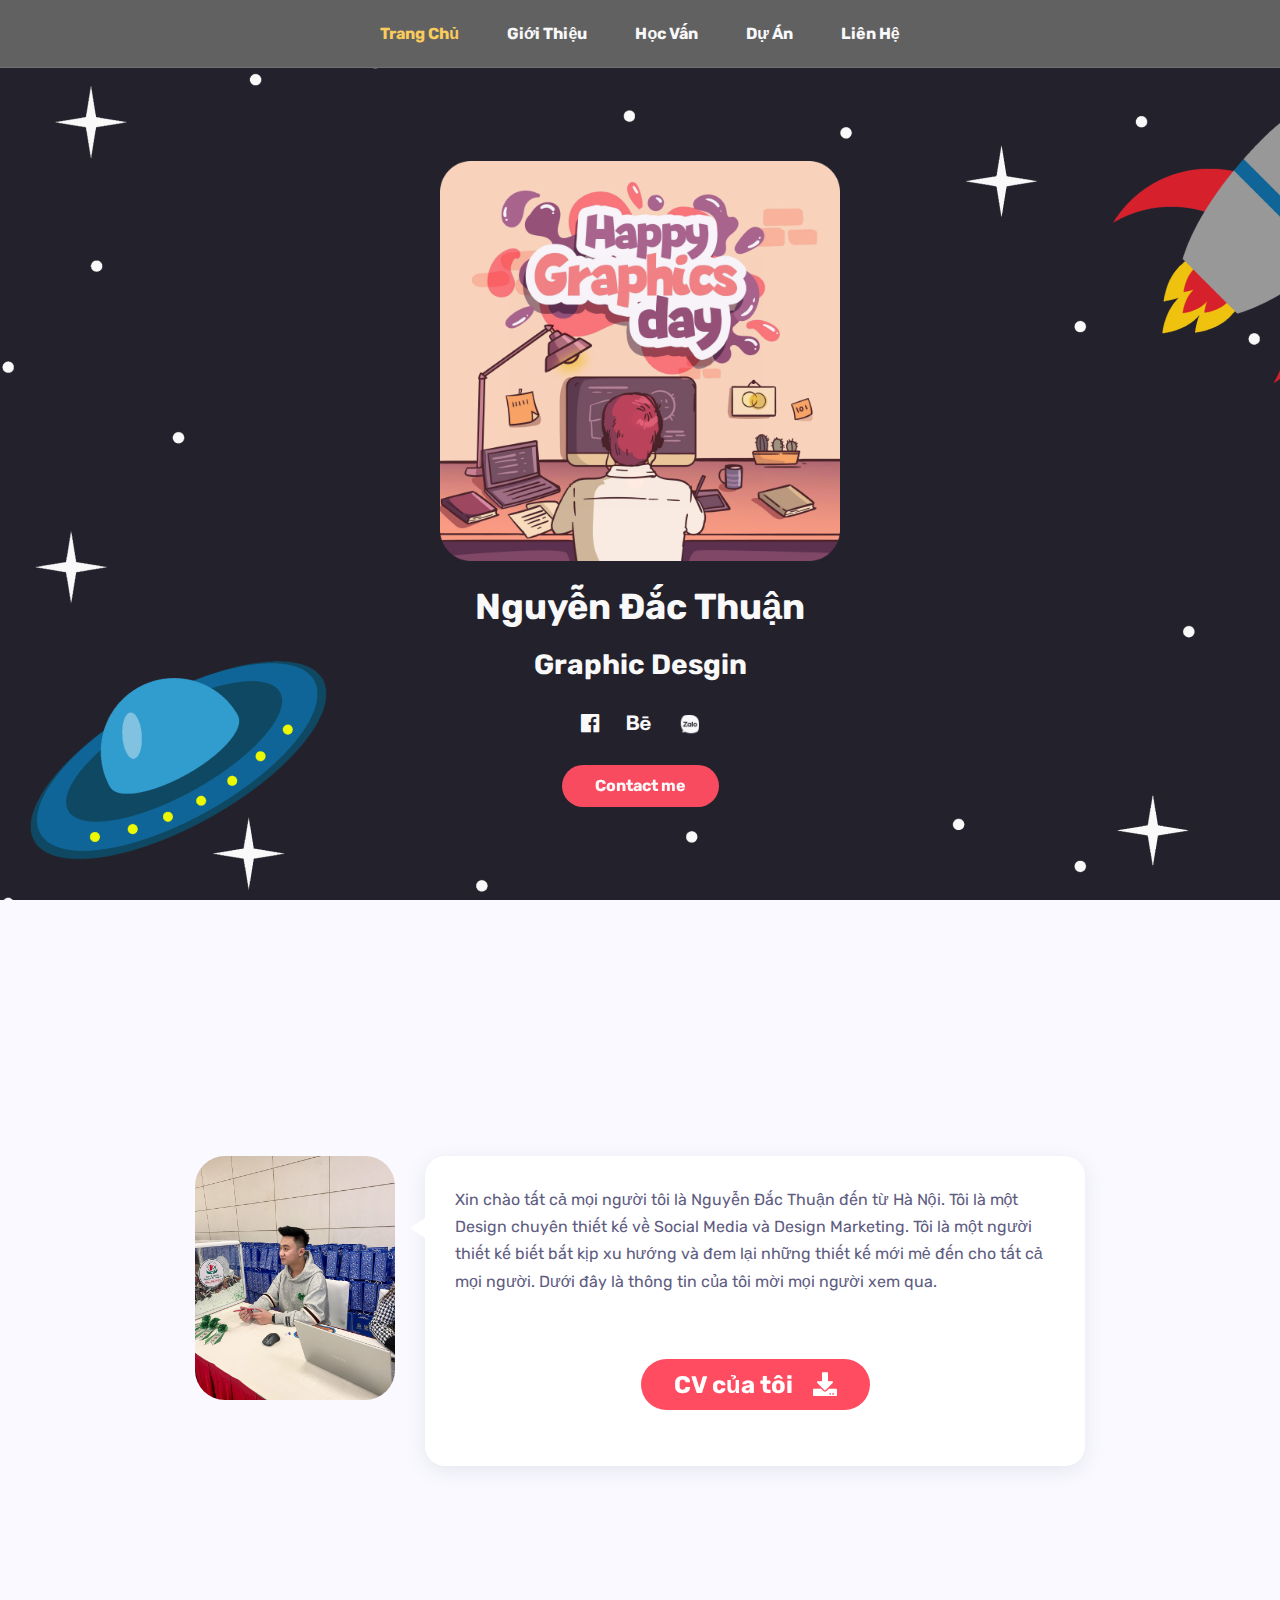
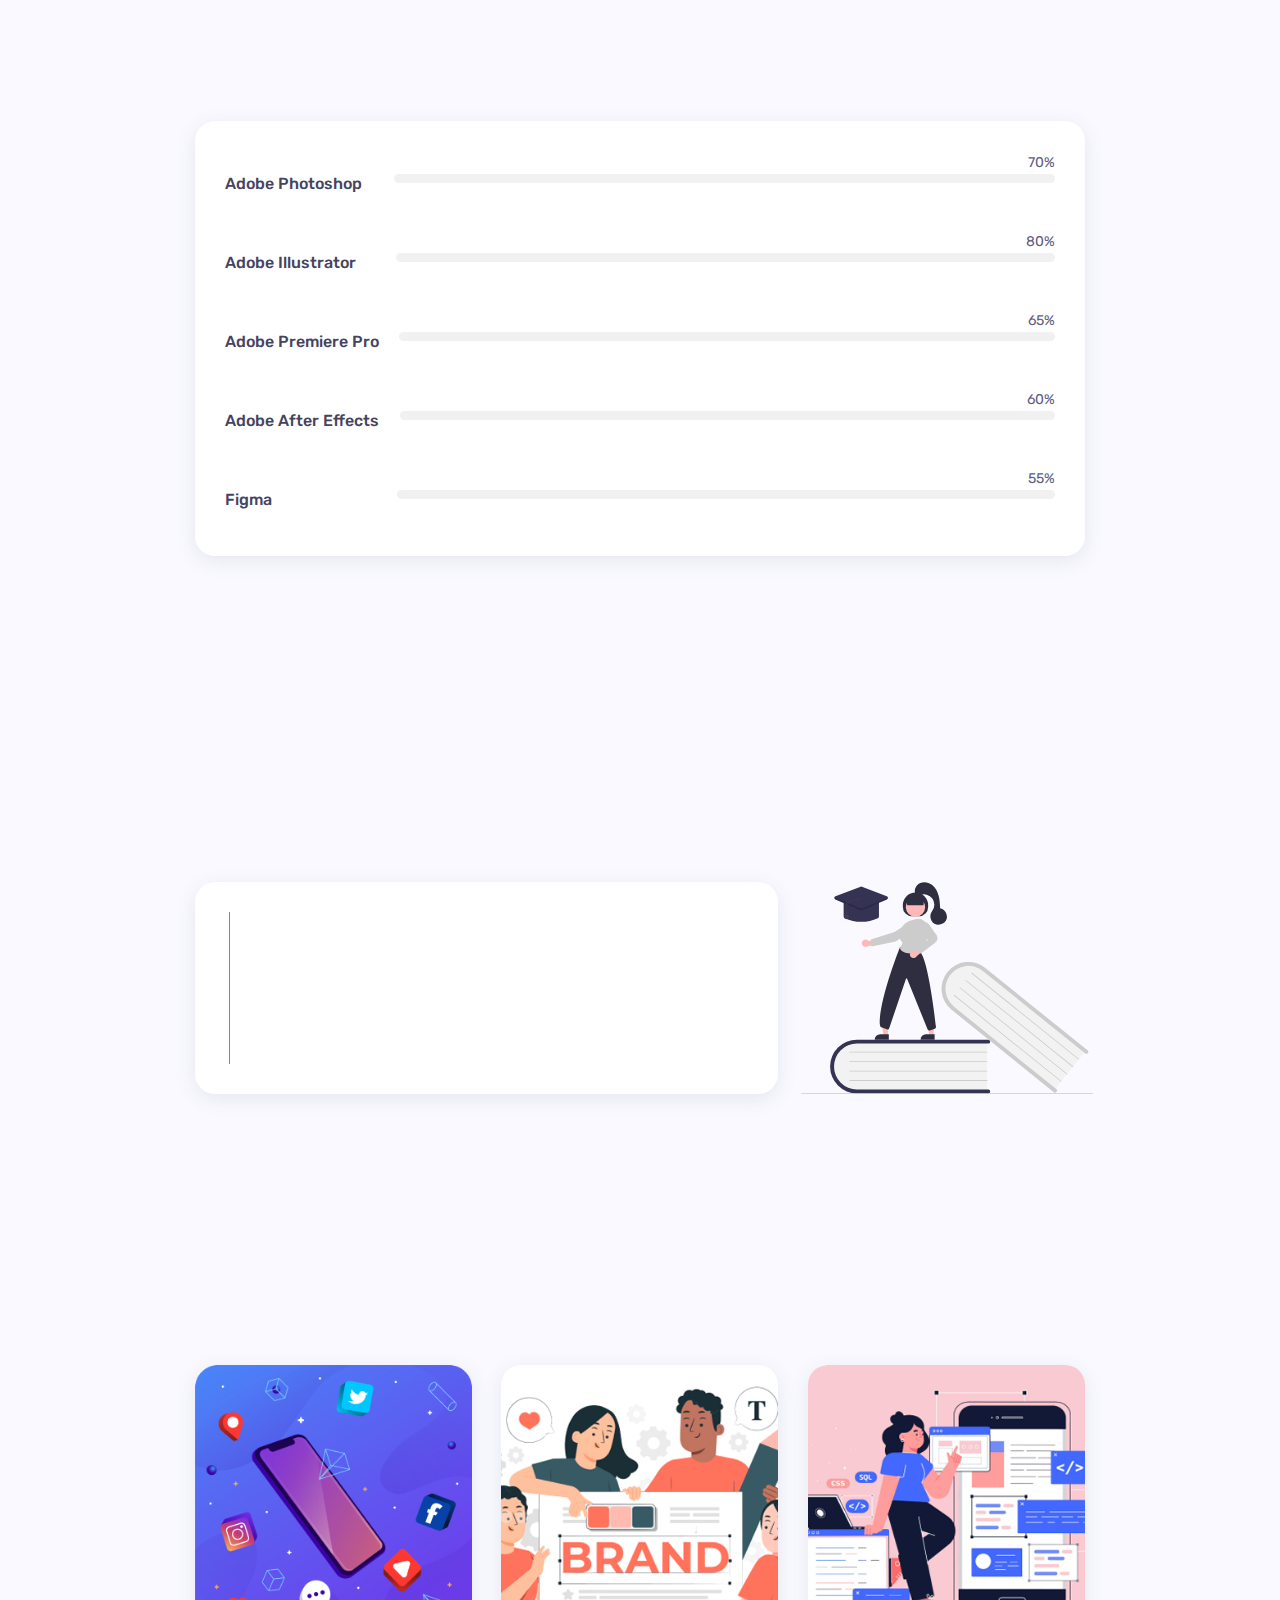
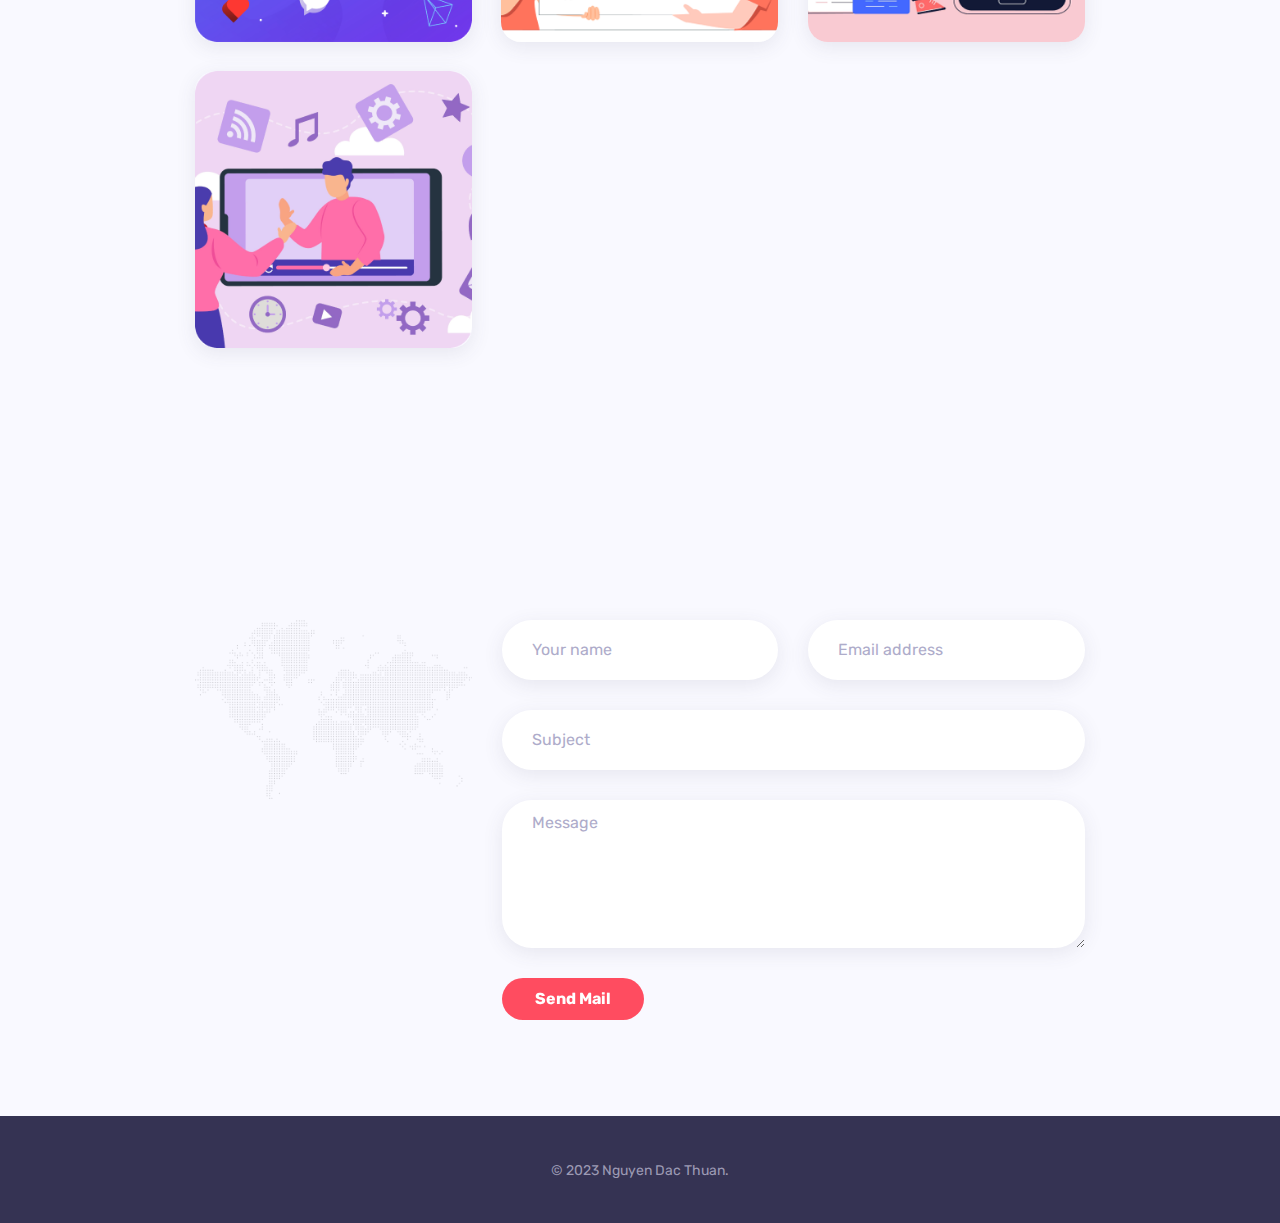
==== index.html @ d59ead42 "ok" ====
<!DOCTYPE html>
<html lang="en-US">
	<head>
		<meta http-equiv="Content-Type" content="text/html; charset=UTF-8" />
		<title>Nguyen Dac Thuan</title>
		<meta name="description" content="Nguyen Dac Thuan's Page" />
		<meta
			name="viewport"
			content="width=device-width, initial-scale=1,
			maximum-scale=1"
			/>
		<link rel="shortcut icon" type="image/x-icon" href="./images/icon.png" />

		<!-- STYLESHEETS -->
		<link
			rel="stylesheet"
			href="css/bootstrap.min.css"
			type="text/css"
			media="all"
			/>
		<link rel="stylesheet" href="css/all.min.css" type="text/css" media="all" />
		<link
			rel="stylesheet"
			href="css/simple-line-icons.css"
			type="text/css"
			media="all"
			/>
		<link rel="stylesheet" href="css/slick.css" type="text/css" media="all" />
		<link rel="stylesheet" href="css/animate.css" type="text/css" media="all" />
		<link
			rel="stylesheet"
			href="css/magnific-popup.css"
			type="text/css"
			media="all"
			/>
		<link rel="stylesheet" href="css/style.css" type="text/css" media="all" />
		<!--[if lt IE 9]>
      <script src="https://oss.maxcdn.com/html5shiv/3.7.2/html5shiv.min.js"></script>
      <script src="https://oss.maxcdn.com/respond/1.4.2/respond.min.js"></script>
    <![endif]-->
	</head>

	<body>
		<!-- Preloader -->
		<div id="preloader">
			<div class="outer">
				<!-- Google Chrome -->
				<div class="infinityChrome">
					<div></div>
					<div></div>
					<div></div>
				</div>

				<!-- Safari and others -->
				<div class="infinity">
					<div>
						<span></span>
					</div>
					<div>
						<span></span>
					</div>
					<div>
						<span></span>
					</div>
				</div>
				<!-- Stuff -->
				<svg xmlns="http://www.w3.org/2000/svg" version="1.1" class="goo-outer">
					<defs>
						<filter id="goo">
							<feGaussianBlur
								in="SourceGraphic"
								stdDeviation="6"
								result="blur"
								/>
								<feColorMatrix
									in="blur"
									values="1 0 0 0 0 0 1 0 0 0 0 0 1 0 0 0 0 0 18
									-7"
									result="goo"
									/>
									<feBlend in="SourceGraphic" in2="goo" />
									</filter>
								</defs>
							</svg>
						</div>
					</div>

					<!-- desktop header -->
					<header class="desktop-header-3 fixed-top">
						<div class="container">
							<nav class="navbar navbar-expand-lg navbar-dark">
								<div class="collapse navbar-collapse" id="navbarNavDropdown">
									<ul class="navbar-nav ml-auto mr-auto scrollspy">
										<li class="nav-item">
											<a class="nav-link" href="#home">Trang Chủ</a>
										</li>
										<li class="nav-item">
											<a href="#about" class="nav-link">Giới Thiệu</a>
										</li>
										<li class="nav-item">
											<a href="#experience" class="nav-link">Học Vấn</a>
										</li>
										<li class="nav-item">
											<a href="#works" class="nav-link">Dự Án</a>
										</li>
										<li class="nav-item">
											<a href="#contact" class="nav-link">Liên Hệ</a>
										</li>
									</ul>
								</div>
							</nav>
						</div>
					</header>

					<!-- main layout -->
					<main class="content-3">
						<!-- section home -->
						<section id="home" class="home d-flex align-items-center">
							<div class="container">
								<!-- intro -->
								<div class="intro">
									<!-- avatar image -->
									<img
										src="./images/5075032 1.png"
										alt="DacThuan"
										class="mb-4"
										style="padding-top: 150px; height: 550px; width: 400px"
										/>

									<!-- info -->
									<h1 class="mb-2 mt-0">Nguyễn Đắc Thuận</h1>
									<h2 style="color: white;">Graphic Desgin</h2>

									<!-- social icons -->
									<ul class="social-icons light list-inline mb-0 mt-4">
										<li class="list-inline-item">
											<a href="https://www.facebook.com/dacthuan01" target="_blank"><i
													class="fab fa-facebook"></i></a>
										</li>
										<li class="list-inline-item">
											<a href="
												https://www.behance.net/nguyncthun1" target="_blank"><i class="fab
													fa-behance"></i></a>
										</li>
										<li class="list-inline-item">
											<a href="https://zalo.me/0987623601" target="_blank"><img
													src="./images/zalo.png"
													alt=""
													style="width: 20px ;
													height: 20px;"></a>
										</li>
									</ul>

									<!-- buttons -->
									<div class="mt-4">
										<a href="#contact" class="btn btn-default">Contact me</a>
									</div>
								</div>
								<br />
								<br />
								<br />
								<!-- scroll down mouse wheel -->
								<!-- <div class="scroll-down">
												<a href="#about" class="mouse-wrapper">
													<span>Scroll Down</span>
													<span class="mouse">
														<span class="wheel"></span>
													</span>
												</a>
											</div> -->
								<!-- parallax layers -->

							</section>

							<!-- section about -->
							<section id="about">
								<div class="container">
									<!-- section title -->
									<div class="wow fadeInUp">

										<img src="./images/Giới thiệu.png" alt="" style="width: 250px;">
									</div>
									<div class="spacer" data-height="60"></div>

									<div class="row">
										<div class="col-md-3">
											<div class="text-center text-md-left">
												<!-- avatar image -->
												<img
													style="border-radius: 30px"
													src="./images/dct.png"
													alt="DacThuan"
													/>
											</div>
											<div class="spacer d-md-none d-lg-none" data-height="30"></div>
										</div>

										<div class="col-md-9 triangle-left-md triangle-top-sm">
											<div class="rounded bg-white shadow-dark padding-30">
												<div class="row" style="height: 250px;">
													<div class="col-md-12">
														<!-- about text -->
														<p>
															Xin chào tất cả mọi người tôi là Nguyễn Đắc Thuận đến
															từ
															Hà Nội. Tôi là một Design chuyên thiết kế về Social
															Media
															và Design Marketing. Tôi là một người thiết kế biết
															bắt
															kịp xu hướng và đem lại những thiết kế mới mẻ đến cho
															tất
															cả mọi người. Dưới đây là thông tin của tôi mời mọi
															người
															xem qua.
														</p>
														<div class="d-flex justify-content-center">
															<div class="mt-5">
																<a
																	href="./CV_Nguyễn Đắc Thuận.pdf"
																	class="btn btn-default"
																	style="font-size: 24px !important"
																	download>
																	CV của tôi &nbsp;&nbsp;&nbsp;<i
																		class="fas fa-download"></i>
																</a>
															</div>
														</div>
														<div
															class="spacer d-md-none d-lg-none"
															data-height="30"></div>
													</div>

												</div>
											</div>
										</div>
									</div>
									<br>
									<br>
									<br>
									<br>
									<div class="wow fadeInUp">

										<img src="./images/Kỹ năng.png" alt="" style="width: 250px;">
									</div>

									<div class="spacer" data-height="60"></div>
									<div class="row">


										<div class="col-md-12 triangle-right-md triangle-top-sm
											">
											<div class="rounded bg-white shadow-dark padding-30">
												<div class="row">

													<div class="col-md-12">
														<!-- skill item -->
														<div class="skill-item">
															<div class="skill-info clearfix">

																<span class="float-right">70%</span>
															</div>


															<h4 class="float-left mb-3 mt-0" style="font-size:
																16px;
																font-weight: 500; padding-right: 32px;">Adobe
																Photoshop</h4>

															<div class="progress">
																<div
																	class="progress-bar data-background"
																	role="progressbar"
																	aria-valuemin="0"
																	aria-valuemax="100"
																	aria-valuenow="70"
																	data-color="#31A8FF"></div>
															</div>
															<div class="spacer" data-height="20"></div>

														</div>

														<!-- skill item -->
														<div class="skill-item">

															<div class="skill-info clearfix">
																<span class="float-right">80%</span>

															</div>
															<h4 class="float-left mb-3 mt-0" style="font-size:
																16px;
																font-weight: 500; padding-right: 40px;">Adobe
																Illustrator</h4>
															<div class="progress">
																<div
																	class="progress-bar data-background"
																	role="progressbar"
																	aria-valuemin="0"
																	aria-valuemax="100"
																	aria-valuenow="80"
																	data-color="#FD9800"></div>
															</div>
															<div class="spacer" data-height="20"></div>
														</div>

														<!-- skill item -->
														<div class="skill-item">
															<div class="skill-info clearfix">
																<span class="float-right">65%</span>
															</div>
															<h4 class="float-left mb-3 mt-0" style="font-size:
																16px;
																font-weight: 500; padding-right: 20px;">Adobe
																Premiere Pro</h4>
															<div class="progress">
																<div
																	class="progress-bar data-background"
																	role="progressbar"
																	aria-valuemin="0"
																	aria-valuemax="100"
																	aria-valuenow="65"
																	data-color="#9090F5"></div>
															</div>
															<div class="spacer" data-height="20"></div>
														</div>
														<div class="skill-item">
															<div class="skill-info clearfix">
																<span class="float-right">60%</span>
															</div>
															<h4 class="float-left mb-3 mt-0" style="font-size:
																16px;
																font-weight: 500; padding-right: 21px;">
																Adobe After Effects
															</h4>
															<div class="progress">
																<div
																	class="progress-bar data-background"
																	role="progressbar"
																	aria-valuemin="0"
																	aria-valuemax="100"
																	aria-valuenow="60"
																	data-color="#7272D5"></div>
															</div>
															<div class="spacer" data-height="20"></div>
														</div>
														<div class="skill-item">
															<div class="skill-info clearfix">
																<span class="float-right">55%</span>
															</div>
															<h4 class="float-left mb-3 mt-0" style="font-size:
																16px;
																font-weight: 500; padding-right: 125px;">Figma</h4>
															<div class="progress">
																<div
																	class="progress-bar data-background"
																	role="progressbar"
																	aria-valuemin="0"
																	aria-valuemax="100"
																	aria-valuenow="55"
																	data-color="#0BD183"></div>
															</div>
														</div>
													</div>
												</div>
											</div>
										</div>
									</div>
									<!-- row end -->

									<div class="spacer" data-height="70"></div>
								</div>
							</section>

							<!-- section experience -->
							<section id="experience">
								<div class="container">
									<!-- section title -->
									<div class="wow fadeInUp">

										<img src="./images/học vấn.png" alt="" style="width: 250px;">
									</div>
									<div class="spacer" data-height="60"></div>

									<div class="row">
										<div class="col-md-8">
											<!-- timeline wrapper -->
											<div
												class="timeline edu bg-white rounded shadow-dark
												padding-30 overflow-hidden">
												<!-- timeline item -->
												<div class="timeline-container wow fadeInUp">
													<div class="content">
														<span class="time">09/202 - Present</span>
														<h3 class="title">Trường Cao đẳng FPT Polytechnic</h3>
														<p>Địa chỉ: Số 1 Trịnh Văn Bô, Xuân Phương, Nam Từ
															Liêm</p>
														<p><b>Chuyên ngành</b>: Thiết kế đồ họa</p>
														<p><b>GPA</b>: 7.8/10</p>
													</div>
												</div>
												<span class="line"></span>
											</div>
										</div>

										<div
											class="col-md-4"
											style="
											background-image: url('images/education.svg');
											background-position: center;
											background-repeat: no-repeat;
											background-size: contain;
											"></div>
									</div>
								</div>
							</section>

							<!-- section works -->
							<section id="works">
								<div class="container">
									<!-- section title -->
									<div class="wow fadeInUp">

										<img src="./images/Dự án.png" alt="" style="width: 250px;">
									</div>

									<div class="spacer" data-height="60"></div>

									<!-- portolio wrapper -->
									<div class="row portfolio-wrapper">
										<!-- portfolio item -->
										<div class="col-md-4 col-sm-6 grid-item creative design">
											<a href="#small-dialog-1" class="work-content">
												<div class="portfolio-item rounded shadow-dark">
													<div class="details">
														<h4 class="title">
															Thiết kế truyền thông
														</h4>
													</div>
													<div class="thumb">
														<img
															src="./images/12333-01 1.png"
															alt="Portfolio-title"
															/>
														<div class="mask"></div>
													</div>
												</div>
											</a>
											<div
												id="small-dialog-1"
												class="white-popup zoom-anim-dialog mfp-hide">
												<img src="./images/Tipo-01.jpg" alt="Title" />
												<h2>Desgin Marketing</h2>

												<a
													href="https://drive.google.com/drive/folders/1uJIOQJqJaUdkQjPyXHHiGLARNPci_57b?usp=sharing"
													class="btn btn-default"
													target="_blank">View my project</a>
											</div>
										</div>

										<!-- portfolio item -->
										<div class="col-md-4 col-sm-6 grid-item creative design">
											<a href="#small-dialog-2" class="work-content">
												<div class="portfolio-item rounded shadow-dark">
													<div class="details">
														<h4 class="title">Nhận diện thương hiệu </h4>
													</div>
													<div class="thumb">
														<img
															src="./images/8001997 1.png"
															alt="Portfolio-title"
															/>
														<div class="mask"></div>
													</div>
												</div>
											</a>
											<div
												id="small-dialog-2"
												class="white-popup zoom-anim-dialog mfp-hide">
												<img src="./images/122.png" alt="Title"
													/>
												<h2>Brand Identity</h2>

												<a
													href="https://drive.google.com/drive/folders/1l5VBjvgaP6LYbjp6pFBU5EJsMGxjrAig?usp=sharing"
													class="btn btn-default"
													target="_blank">View my project</a>
											</div>
										</div>

										<!-- portfolio item -->
										<div class="col-md-4 col-sm-6 grid-item creative design">
											<a href="#small-dialog-3" class="work-content">
												<div class="portfolio-item rounded shadow-dark">
													<div class="details">
														<h4 class="title">Figma</h4>
													</div>
													<div class="thumb">
														<img
															src="./images/4412951 1.png"
															alt="Portfolio-title"
															/>
														<div class="mask"></div>
													</div>
												</div>
											</a>
											<div
												id="small-dialog-3"
												class="white-popup zoom-anim-dialog mfp-hide">
												<img src="./images/3333.png" alt="Title" />
												<h2>Demo Figma</h2>

												<a
													href="https://drive.google.com/drive/folders/1KoqW13YS8tLcWrwOq3UHzgXJcd6Z8B7g?usp=sharing"
													class="btn btn-default"
													target="_blank">View my project</a>
											</div>
										</div>

										<!-- portfolio item -->
										<div class="col-md-4 col-sm-6 grid-item creative design">
											<a href="#small-dialog-4" class="work-content">
												<div class="portfolio-item rounded shadow-dark">
													<div class="details">
														<h4 class="title">Video</h4>
													</div>
													<div class="thumb">
														<img
															src="./images/6166898 1.png"
															alt="Portfolio-title"
															/>
														<div class="mask"></div>
													</div>
												</div>
											</a>
											<div
												id="small-dialog-4"
												class="white-popup zoom-anim-dialog mfp-hide">
												<img
													src="./images/After-Effects-vs-Premiere-Pro-1140x648.jpg"
													alt="Title" />
												<h2>Demo Video</h2>

												<a
													href="https://drive.google.com/drive/folders/1v5t5SswTaYzDsLWrJa_ST93MgzgWKmsk?usp=sharing"
													class="btn btn-default"
													target="_blank">View my project</a>
											</div>
										</div>
									</div>
								</div>
							</section>

							<!-- section contact -->
							<section id="contact">
								<div class="container">
									<!-- section title -->
									<div class="wow fadeInUp">

										<img src="./images/Liên hệ tôi.png" alt="" style="width: 250px;">
									</div>
									<div class="spacer" data-height="60"></div>

									<div class="row">
										<div class="col-md-4">
											<!-- contact info -->
											<div class="contact-info">
												<h3 class="wow fadeInUp">Direct me👋</h3>
												<p class="wow fadeInUp">
													Via
													<a href="mailto:nguyendacthuan.01@gmail.com"
														target="_blank">email</a>.
												</p>
											</div>
										</div>

										<div class="col-md-8">
											<!-- Contact Form -->
											<form
												id="contact-form"
												class="contact-form mt-6"
												method="post"
												action="form/contact.php">
												<div class="messages"></div>

												<div class="row">
													<div class="column col-md-6">
														<!-- Name input -->
														<div class="form-group">
															<input
																type="text"
																class="form-control"
																name="InputName"
																id="InputName"
																placeholder="Your name"
																required="required"
																data-error="Name is required."
																/>
															<div class="help-block with-errors"></div>
														</div>
													</div>

													<div class="column col-md-6">
														<!-- Email input -->
														<div class="form-group">
															<input
																type="email"
																class="form-control"
																id="InputEmail"
																name="InputEmail"
																placeholder="Email address"
																required="required"
																data-error="Email is required."
																/>
															<div class="help-block with-errors"></div>
														</div>
													</div>

													<div class="column col-md-12">
														<!-- Email input -->
														<div class="form-group">
															<input
																type="text"
																class="form-control"
																id="InputSubject"
																name="InputSubject"
																placeholder="Subject"
																required="required"
																data-error="Subject is required."
																/>
															<div class="help-block with-errors"></div>
														</div>
													</div>

													<div class="column col-md-12">
														<!-- Message textarea -->
														<div class="form-group">
															<textarea
																name="InputMessage"
																id="InputMessage"
																class="form-control"
																rows="5"
																placeholder="Message"
																required="required"
																data-error="Message is required."></textarea>
															<div class="help-block with-errors"></div>
														</div>
													</div>
												</div>

												<button
													type="submit"
													name="submit"
													id="submit"
													value="Submit"
													class="btn btn-default">
													Send Mail</button><!-- Send Button -->
											</form>
											<!-- Contact Form end -->
										</div>
									</div>
								</div>
							</section>

							<div class="spacer" data-height="96"></div>

							<footer class="footer">
								<div class="container">
									<span class="copyright">© 2023 Nguyen Dac Thuan.</span>
								</div>
							</footer>
						</main>

						<!-- Go to top button -->
						<a href="javascript:" id="return-to-top"><i class="fas
								fa-arrow-up"></i></a>

						<!-- SCRIPTS -->
						<script src="js/jquery-1.12.3.min.js"></script>
						<script src="js/jquery.easing.min.js"></script>
						<script src="js/jquery.waypoints.min.js"></script>
						<script src="js/jquery.counterup.min.js"></script>
						<script src="js/popper.min.js"></script>
						<script src="js/bootstrap.min.js"></script>
						<script src="js/isotope.pkgd.min.js"></script>
						<script src="js/infinite-scroll.min.js"></script>
						<script src="js/imagesloaded.pkgd.min.js"></script>
						<script src="js/slick.min.js"></script>
						<script src="js/contact.js"></script>
						<script src="js/validator.js"></script>
						<script src="js/wow.min.js"></script>
						<script src="js/morphext.min.js"></script>
						<script src="js/parallax.min.js"></script>
						<script src="js/jquery.magnific-popup.min.js"></script>
						<script src="js/custom.js"></script>
					</body>
				</html>
---- css/simple-line-icons.css ----
@font-face {
  font-family: 'simple-line-icons';
  src: url('../fonts/Simple-Line-Icons.eot?v=2.4.0');
  src: url('../fonts/Simple-Line-Icons.eot?v=2.4.0#iefix') format('embedded-opentype'), url('../fonts/Simple-Line-Icons.woff2?v=2.4.0') format('woff2'), url('../fonts/Simple-Line-Icons.ttf?v=2.4.0') format('truetype'), url('../fonts/Simple-Line-Icons.woff?v=2.4.0') format('woff'), url('../fonts/Simple-Line-Icons.svg?v=2.4.0#simple-line-icons') format('svg');
  font-weight: normal;
  font-style: normal;
}
/*
 Use the following CSS code if you want to have a class per icon.
 Instead of a list of all class selectors, you can use the generic [class*="icon-"] selector, but it's slower:
*/
.icon-user,
.icon-people,
.icon-user-female,
.icon-user-follow,
.icon-user-following,
.icon-user-unfollow,
.icon-login,
.icon-logout,
.icon-emotsmile,
.icon-phone,
.icon-call-end,
.icon-call-in,
.icon-call-out,
.icon-map,
.icon-location-pin,
.icon-direction,
.icon-directions,
.icon-compass,
.icon-layers,
.icon-menu,
.icon-list,
.icon-options-vertical,
.icon-options,
.icon-arrow-down,
.icon-arrow-left,
.icon-arrow-right,
.icon-arrow-up,
.icon-arrow-up-circle,
.icon-arrow-left-circle,
.icon-arrow-right-circle,
.icon-arrow-down-circle,
.icon-check,
.icon-clock,
.icon-plus,
.icon-minus,
.icon-close,
.icon-event,
.icon-exclamation,
.icon-organization,
.icon-trophy,
.icon-screen-smartphone,
.icon-screen-desktop,
.icon-plane,
.icon-notebook,
.icon-mustache,
.icon-mouse,
.icon-magnet,
.icon-energy,
.icon-disc,
.icon-cursor,
.icon-cursor-move,
.icon-crop,
.icon-chemistry,
.icon-speedometer,
.icon-shield,
.icon-screen-tablet,
.icon-magic-wand,
.icon-hourglass,
.icon-graduation,
.icon-ghost,
.icon-game-controller,
.icon-fire,
.icon-eyeglass,
.icon-envelope-open,
.icon-envelope-letter,
.icon-bell,
.icon-badge,
.icon-anchor,
.icon-wallet,
.icon-vector,
.icon-speech,
.icon-puzzle,
.icon-printer,
.icon-present,
.icon-playlist,
.icon-pin,
.icon-picture,
.icon-handbag,
.icon-globe-alt,
.icon-globe,
.icon-folder-alt,
.icon-folder,
.icon-film,
.icon-feed,
.icon-drop,
.icon-drawer,
.icon-docs,
.icon-doc,
.icon-diamond,
.icon-cup,
.icon-calculator,
.icon-bubbles,
.icon-briefcase,
.icon-book-open,
.icon-basket-loaded,
.icon-basket,
.icon-bag,
.icon-action-undo,
.icon-action-redo,
.icon-wrench,
.icon-umbrella,
.icon-trash,
.icon-tag,
.icon-support,
.icon-frame,
.icon-size-fullscreen,
.icon-size-actual,
.icon-shuffle,
.icon-share-alt,
.icon-share,
.icon-rocket,
.icon-question,
.icon-pie-chart,
.icon-pencil,
.icon-note,
.icon-loop,
.icon-home,
.icon-grid,
.icon-graph,
.icon-microphone,
.icon-music-tone-alt,
.icon-music-tone,
.icon-earphones-alt,
.icon-earphones,
.icon-equalizer,
.icon-like,
.icon-dislike,
.icon-control-start,
.icon-control-rewind,
.icon-control-play,
.icon-control-pause,
.icon-control-forward,
.icon-control-end,
.icon-volume-1,
.icon-volume-2,
.icon-volume-off,
.icon-calendar,
.icon-bulb,
.icon-chart,
.icon-ban,
.icon-bubble,
.icon-camrecorder,
.icon-camera,
.icon-cloud-download,
.icon-cloud-upload,
.icon-envelope,
.icon-eye,
.icon-flag,
.icon-heart,
.icon-info,
.icon-key,
.icon-link,
.icon-lock,
.icon-lock-open,
.icon-magnifier,
.icon-magnifier-add,
.icon-magnifier-remove,
.icon-paper-clip,
.icon-paper-plane,
.icon-power,
.icon-refresh,
.icon-reload,
.icon-settings,
.icon-star,
.icon-symbol-female,
.icon-symbol-male,
.icon-target,
.icon-credit-card,
.icon-paypal,
.icon-social-tumblr,
.icon-social-twitter,
.icon-social-facebook,
.icon-social-instagram,
.icon-social-linkedin,
.icon-social-pinterest,
.icon-social-github,
.icon-social-google,
.icon-social-reddit,
.icon-social-skype,
.icon-social-dribbble,
.icon-social-behance,
.icon-social-foursqare,
.icon-social-soundcloud,
.icon-social-spotify,
.icon-social-stumbleupon,
.icon-social-youtube,
.icon-social-dropbox,
.icon-social-vkontakte,
.icon-social-steam {
  font-family: 'simple-line-icons';
  speak: none;
  font-style: normal;
  font-weight: normal;
  font-variant: normal;
  text-transform: none;
  line-height: 1;
  /* Better Font Rendering =========== */
  -webkit-font-smoothing: antialiased;
  -moz-osx-font-smoothing: grayscale;
}
.icon-user:before {
  content: "\e005";
}
.icon-people:before {
  content: "\e001";
}
.icon-user-female:before {
  content: "\e000";
}
.icon-user-follow:before {
  content: "\e002";
}
.icon-user-following:before {
  content: "\e003";
}
.icon-user-unfollow:before {
  content: "\e004";
}
.icon-login:before {
  content: "\e066";
}
.icon-logout:before {
  content: "\e065";
}
.icon-emotsmile:before {
  content: "\e021";
}
.icon-phone:before {
  content: "\e600";
}
.icon-call-end:before {
  content: "\e048";
}
.icon-call-in:before {
  content: "\e047";
}
.icon-call-out:before {
  content: "\e046";
}
.icon-map:before {
  content: "\e033";
}
.icon-location-pin:before {
  content: "\e096";
}
.icon-direction:before {
  content: "\e042";
}
.icon-directions:before {
  content: "\e041";
}
.icon-compass:before {
  content: "\e045";
}
.icon-layers:before {
  content: "\e034";
}
.icon-menu:before {
  content: "\e601";
}
.icon-list:before {
  content: "\e067";
}
.icon-options-vertical:before {
  content: "\e602";
}
.icon-options:before {
  content: "\e603";
}
.icon-arrow-down:before {
  content: "\e604";
}
.icon-arrow-left:before {
  content: "\e605";
}
.icon-arrow-right:before {
  content: "\e606";
}
.icon-arrow-up:before {
  content: "\e607";
}
.icon-arrow-up-circle:before {
  content: "\e078";
}
.icon-arrow-left-circle:before {
  content: "\e07a";
}
.icon-arrow-right-circle:before {
  content: "\e079";
}
.icon-arrow-down-circle:before {
  content: "\e07b";
}
.icon-check:before {
  content: "\e080";
}
.icon-clock:before {
  content: "\e081";
}
.icon-plus:before {
  content: "\e095";
}
.icon-minus:before {
  content: "\e615";
}
.icon-close:before {
  content: "\e082";
}
.icon-event:before {
  content: "\e619";
}
.icon-exclamation:before {
  content: "\e617";
}
.icon-organization:before {
  content: "\e616";
}
.icon-trophy:before {
  content: "\e006";
}
.icon-screen-smartphone:before {
  content: "\e010";
}
.icon-screen-desktop:before {
  content: "\e011";
}
.icon-plane:before {
  content: "\e012";
}
.icon-notebook:before {
  content: "\e013";
}
.icon-mustache:before {
  content: "\e014";
}
.icon-mouse:before {
  content: "\e015";
}
.icon-magnet:before {
  content: "\e016";
}
.icon-energy:before {
  content: "\e020";
}
.icon-disc:before {
  content: "\e022";
}
.icon-cursor:before {
  content: "\e06e";
}
.icon-cursor-move:before {
  content: "\e023";
}
.icon-crop:before {
  content: "\e024";
}
.icon-chemistry:before {
  content: "\e026";
}
.icon-speedometer:before {
  content: "\e007";
}
.icon-shield:before {
  content: "\e00e";
}
.icon-screen-tablet:before {
  content: "\e00f";
}
.icon-magic-wand:before {
  content: "\e017";
}
.icon-hourglass:before {
  content: "\e018";
}
.icon-graduation:before {
  content: "\e019";
}
.icon-ghost:before {
  content: "\e01a";
}
.icon-game-controller:before {
  content: "\e01b";
}
.icon-fire:before {
  content: "\e01c";
}
.icon-eyeglass:before {
  content: "\e01d";
}
.icon-envelope-open:before {
  content: "\e01e";
}
.icon-envelope-letter:before {
  content: "\e01f";
}
.icon-bell:before {
  content: "\e027";
}
.icon-badge:before {
  content: "\e028";
}
.icon-anchor:before {
  content: "\e029";
}
.icon-wallet:before {
  content: "\e02a";
}
.icon-vector:before {
  content: "\e02b";
}
.icon-speech:before {
  content: "\e02c";
}
.icon-puzzle:before {
  content: "\e02d";
}
.icon-printer:before {
  content: "\e02e";
}
.icon-present:before {
  content: "\e02f";
}
.icon-playlist:before {
  content: "\e030";
}
.icon-pin:before {
  content: "\e031";
}
.icon-picture:before {
  content: "\e032";
}
.icon-handbag:before {
  content: "\e035";
}
.icon-globe-alt:before {
  content: "\e036";
}
.icon-globe:before {
  content: "\e037";
}
.icon-folder-alt:before {
  content: "\e039";
}
.icon-folder:before {
  content: "\e089";
}
.icon-film:before {
  content: "\e03a";
}
.icon-feed:before {
  content: "\e03b";
}
.icon-drop:before {
  content: "\e03e";
}
.icon-drawer:before {
  content: "\e03f";
}
.icon-docs:before {
  content: "\e040";
}
.icon-doc:before {
  content: "\e085";
}
.icon-diamond:before {
  content: "\e043";
}
.icon-cup:before {
  content: "\e044";
}
.icon-calculator:before {
  content: "\e049";
}
.icon-bubbles:before {
  content: "\e04a";
}
.icon-briefcase:before {
  content: "\e04b";
}
.icon-book-open:before {
  content: "\e04c";
}
.icon-basket-loaded:before {
  content: "\e04d";
}
.icon-basket:before {
  content: "\e04e";
}
.icon-bag:before {
  content: "\e04f";
}
.icon-action-undo:before {
  content: "\e050";
}
.icon-action-redo:before {
  content: "\e051";
}
.icon-wrench:before {
  content: "\e052";
}
.icon-umbrella:before {
  content: "\e053";
}
.icon-trash:before {
  content: "\e054";
}
.icon-tag:before {
  content: "\e055";
}
.icon-support:before {
  content: "\e056";
}
.icon-frame:before {
  content: "\e038";
}
.icon-size-fullscreen:before {
  content: "\e057";
}
.icon-size-actual:before {
  content: "\e058";
}
.icon-shuffle:before {
  content: "\e059";
}
.icon-share-alt:before {
  content: "\e05a";
}
.icon-share:before {
  content: "\e05b";
}
.icon-rocket:before {
  content: "\e05c";
}
.icon-question:before {
  content: "\e05d";
}
.icon-pie-chart:before {
  content: "\e05e";
}
.icon-pencil:before {
  content: "\e05f";
}
.icon-note:before {
  content: "\e060";
}
.icon-loop:before {
  content: "\e064";
}
.icon-home:before {
  content: "\e069";
}
.icon-grid:before {
  content: "\e06a";
}
.icon-graph:before {
  content: "\e06b";
}
.icon-microphone:before {
  content: "\e063";
}
.icon-music-tone-alt:before {
  content: "\e061";
}
.icon-music-tone:before {
  content: "\e062";
}
.icon-earphones-alt:before {
  content: "\e03c";
}
.icon-earphones:before {
  content: "\e03d";
}
.icon-equalizer:before {
  content: "\e06c";
}
.icon-like:before {
  content: "\e068";
}
.icon-dislike:before {
  content: "\e06d";
}
.icon-control-start:before {
  content: "\e06f";
}
.icon-control-rewind:before {
  content: "\e070";
}
.icon-control-play:before {
  content: "\e071";
}
.icon-control-pause:before {
  content: "\e072";
}
.icon-control-forward:before {
  content: "\e073";
}
.icon-control-end:before {
  content: "\e074";
}
.icon-volume-1:before {
  content: "\e09f";
}
.icon-volume-2:before {
  content: "\e0a0";
}
.icon-volume-off:before {
  content: "\e0a1";
}
.icon-calendar:before {
  content: "\e075";
}
.icon-bulb:before {
  content: "\e076";
}
.icon-chart:before {
  content: "\e077";
}
.icon-ban:before {
  content: "\e07c";
}
.icon-bubble:before {
  content: "\e07d";
}
.icon-camrecorder:before {
  content: "\e07e";
}
.icon-camera:before {
  content: "\e07f";
}
.icon-cloud-download:before {
  content: "\e083";
}
.icon-cloud-upload:before {
  content: "\e084";
}
.icon-envelope:before {
  content: "\e086";
}
.icon-eye:before {
  content: "\e087";
}
.icon-flag:before {
  content: "\e088";
}
.icon-heart:before {
  content: "\e08a";
}
.icon-info:before {
  content: "\e08b";
}
.icon-key:before {
  content: "\e08c";
}
.icon-link:before {
  content: "\e08d";
}
.icon-lock:before {
  content: "\e08e";
}
.icon-lock-open:before {
  content: "\e08f";
}
.icon-magnifier:before {
  content: "\e090";
}
.icon-magnifier-add:before {
  content: "\e091";
}
.icon-magnifier-remove:before {
  content: "\e092";
}
.icon-paper-clip:before {
  content: "\e093";
}
.icon-paper-plane:before {
  content: "\e094";
}
.icon-power:before {
  content: "\e097";
}
.icon-refresh:before {
  content: "\e098";
}
.icon-reload:before {
  content: "\e099";
}
.icon-settings:before {
  content: "\e09a";
}
.icon-star:before {
  content: "\e09b";
}
.icon-symbol-female:before {
  content: "\e09c";
}
.icon-symbol-male:before {
  content: "\e09d";
}
.icon-target:before {
  content: "\e09e";
}
.icon-credit-card:before {
  content: "\e025";
}
.icon-paypal:before {
  content: "\e608";
}
.icon-social-tumblr:before {
  content: "\e00a";
}
.icon-social-twitter:before {
  content: "\e009";
}
.icon-social-facebook:before {
  content: "\e00b";
}
.icon-social-instagram:before {
  content: "\e609";
}
.icon-social-linkedin:before {
  content: "\e60a";
}
.icon-social-pinterest:before {
  content: "\e60b";
}
.icon-social-github:before {
  content: "\e60c";
}
.icon-social-google:before {
  content: "\e60d";
}
.icon-social-reddit:before {
  content: "\e60e";
}
.icon-social-skype:before {
  content: "\e60f";
}
.icon-social-dribbble:before {
  content: "\e00d";
}
.icon-social-behance:before {
  content: "\e610";
}
.icon-social-foursqare:before {
  content: "\e611";
}
.icon-social-soundcloud:before {
  content: "\e612";
}
.icon-social-spotify:before {
  content: "\e613";
}
.icon-social-stumbleupon:before {
  content: "\e614";
}
.icon-social-youtube:before {
  content: "\e008";
}
.icon-social-dropbox:before {
  content: "\e00c";
}
.icon-social-vkontakte:before {
  content: "\e618";
}
.icon-social-steam:before {
  content: "\e620";
}
---- css/style.css ----
@charset "UTF-8";
/*
Template Name: Bolby
Version: 1.0
Author: PxlSolutions
Author URI: http://themeforest.net/user/pxlsolutions
Description: Portfolio/CV/Resume HTML Template

[TABLE OF CONTENTS]

01. Base
02. Typography
03. Preloader
04. Header
05. Sections
06. Parallax Shapes
07. Skills
08. Service
09. Portfolio
10. Facts
11. Prices
12. Testimonials
13. Blog
14. Clients
15. Contact
16. Helper
17. Dark Mode
18. Buttons
19. Bootstrap Components
20. Theme elements
21. Slick
22. Responsive

*/
@import url("https://fonts.googleapis.com/css?family=Rubik:300,300i,400,400i,500,500i,700,700i,900,900i&display=swap&subset=cyrillic");
/*=================================================================*/
/*                      BASE                              
/*=================================================================*/
* {
  margin: 0;
  padding: 0;
}

html {
  margin: 0 !important;
  overflow: auto !important;
}

body {
  color: #5e5c7f;
  background-color: #f9f9ff;
  font-family: "Rubik", sans-serif;
  font-size: 16px;
  line-height: 1.7;
  overflow-x: hidden;
  -webkit-font-smoothing: antialiased;
  -moz-osx-font-smoothing: grayscale;
}

img {
  max-width: 100%;
  height: auto;
}

.text-center {
  text-align: center;
}

.text-left {
  text-align: left;
}

.text-right {
  text-align: right;
}

.relative {
  position: relative;
}

/*=================================================================*/
/*                      TYPOGRAPHY                              
/*=================================================================*/
h1,
h2,
h3,
h4,
h5,
h6 {
  color: #454360;
  font-family: "Rubik", sans-serif;
  font-weight: 700;
  margin: 20px 0;
}

h1 {
  font-size: 36px;
}

h2 {
  font-size: 28px;
}

h3 {
  font-size: 24px;
}

h4 {
  font-size: 18px;
}

a {
  color: #ff4c60;
  outline: 0;
  -webkit-transition: all 0.3s ease-in-out;
  -moz-transition: all 0.3s ease-in-out;
  transition: all 0.3s ease-in-out;
}
a:hover {
  color: #353353;
  text-decoration: none;
}
a:focus {
  outline: 0;
}

blockquote {
  padding: 20px 20px;
  margin: 0 0 20px;
  font-size: 16px;
  background: #f7f7f7;
  border-radius: 10px;
}

blockquote p {
  line-height: 1.6;
}

/* === Pre === */
pre {
  display: block;
  padding: 9.5px;
  margin: 0 0 10px;
  font-size: 13px;
  line-height: 1.42857143;
  color: #333;
  word-break: break-all;
  word-wrap: break-word;
  background-color: #f5f5f5;
  border: 1px solid #ccc;
  border-radius: 0;
}

/*=================================================================*/
/*                      PRELOADER                              
/*=================================================================*/
.infinity {
  width: 120px;
  height: 60px;
  position: relative;
}
.infinity div,
.infinity span {
  position: absolute;
}
.infinity div {
  top: 0;
  left: 50%;
  width: 60px;
  height: 60px;
  animation: rotate 6.9s linear infinite;
}
.infinity div span {
  left: -8px;
  top: 50%;
  margin: -8px 0 0 0;
  width: 16px;
  height: 16px;
  display: block;
  background: #ff4c60;
  box-shadow: 2px 2px 8px rgba(255, 76, 96, 0.09);
  border-radius: 50%;
  transform: rotate(90deg);
  animation: move 6.9s linear infinite;
}
.infinity div span:before,
.infinity div span:after {
  content: "";
  position: absolute;
  display: block;
  border-radius: 50%;
  width: 14px;
  height: 14px;
  background: inherit;
  top: 50%;
  left: 50%;
  margin: -7px 0 0 -7px;
  box-shadow: inherit;
}
.infinity div span:before {
  animation: drop1 0.8s linear infinite;
}
.infinity div span:after {
  animation: drop2 0.8s linear infinite 0.4s;
}
.infinity div:nth-child(2) {
  animation-delay: -2.3s;
}
.infinity div:nth-child(2) span {
  animation-delay: -2.3s;
}
.infinity div:nth-child(3) {
  animation-delay: -4.6s;
}
.infinity div:nth-child(3) span {
  animation-delay: -4.6s;
}

.infinityChrome {
  width: 128px;
  height: 60px;
}
.infinityChrome div {
  position: absolute;
  width: 16px;
  height: 16px;
  background: #ff4c60;
  box-shadow: 2px 2px 8px rgba(255, 76, 96, 0.09);
  border-radius: 50%;
  animation: moveSvg 6.9s linear infinite;
  -webkit-filter: url(#goo);
  filter: url(#goo);
  transform: scaleX(-1);
  offset-path: path(
    "M64.3636364,29.4064278 C77.8909091,43.5203348 84.4363636,56 98.5454545,56 C112.654545,56 124,44.4117395 124,30.0006975 C124,15.5896556 112.654545,3.85282763 98.5454545,4.00139508 C84.4363636,4.14996252 79.2,14.6982509 66.4,29.4064278 C53.4545455,42.4803627 43.5636364,56 29.4545455,56 C15.3454545,56 4,44.4117395 4,30.0006975 C4,15.5896556 15.3454545,4.00139508 29.4545455,4.00139508 C43.5636364,4.00139508 53.1636364,17.8181672 64.3636364,29.4064278 Z"
  );
}
.infinityChrome div:before,
.infinityChrome div:after {
  content: "";
  position: absolute;
  display: block;
  border-radius: 50%;
  width: 14px;
  height: 14px;
  background: inherit;
  top: 50%;
  left: 50%;
  margin: -7px 0 0 -7px;
  box-shadow: inherit;
}
.infinityChrome div:before {
  animation: drop1 0.8s linear infinite;
}
.infinityChrome div:after {
  animation: drop2 0.8s linear infinite 0.4s;
}
.infinityChrome div:nth-child(2) {
  animation-delay: -2.3s;
}
.infinityChrome div:nth-child(3) {
  animation-delay: -4.6s;
}

@keyframes moveSvg {
  0% {
    offset-distance: 0%;
  }
  25% {
    background: #6c6ce5;
  }
  75% {
    background: #ffd15c;
  }
  100% {
    offset-distance: 100%;
  }
}
@keyframes rotate {
  50% {
    transform: rotate(360deg);
    margin-left: 0;
  }
  50.0001%,
  100% {
    margin-left: -60px;
  }
}
@keyframes move {
  0%,
  50% {
    left: -8px;
  }
  25% {
    background: #ffd15c;
  }
  75% {
    background: #6c6ce5;
  }
  50.0001%,
  100% {
    left: auto;
    right: -8px;
  }
}
@keyframes drop1 {
  100% {
    transform: translate(32px, 8px) scale(0);
  }
}
@keyframes drop2 {
  0% {
    transform: translate(0, 0) scale(0.9);
  }
  100% {
    transform: translate(32px, -8px) scale(0);
  }
}
#preloader {
  background: #353353;
  height: 100%;
  position: fixed;
  width: 100%;
  z-index: 1031;
}
#preloader .outer {
  position: absolute;
  top: 50%;
  left: 50%;
  transform: translate(-50%, -50%);
}
#preloader.light {
  background: #f9f9ff;
}

.goo-outer {
  display: none;
}

/*=================================================================*/
/*                      HEADER                              
/*=================================================================*/
header.desktop-header-1 {
  color: #fff;
  border-right: solid 1px rgba(255, 255, 255, 0.1);
  background: #636363;
  padding: 50px 40px 40px;
  position: fixed;
  left: 0;
  overflow-y: auto;
  overflow-x: hidden;
  height: 100vh;
  min-height: 100vh;
  top: 0;
  width: 290px;
  z-index: 1;
  -webkit-transform: translateX(0);
  -moz-transform: translateX(0);
  -ms-transform: translateX(0);
  -o-transform: translateX(0);
  transform: translateX(0);
  -webkit-transition: all 0.3s ease-in-out;
  -moz-transition: all 0.3s ease-in-out;
  transition: all 0.3s ease-in-out;
  /* === Vertical Menu === */
  /* === Submenu === */
}
header.desktop-header-1.open {
  -webkit-transform: translateX(0);
  -moz-transform: translateX(0);
  -ms-transform: translateX(0);
  -o-transform: translateX(0);
  transform: translateX(0);
}
header.desktop-header-1 .vertical-menu {
  list-style: none;
  padding: 0;
  margin-bottom: 130px;
  margin-top: 130px;
}
header.desktop-header-1 .vertical-menu li.openmenu > a {
  color: #000;
}
header.desktop-header-1 .vertical-menu li.openmenu .switch {
  -webkit-transform: rotate(45deg);
  -moz-transform: rotate(45deg);
  -ms-transform: rotate(45deg);
  -o-transform: rotate(45deg);
  transform: rotate(45deg);
}
header.desktop-header-1 .vertical-menu li {
  padding: 8px 0;
  position: relative;
  list-style: none;
  -webkit-transition: all 0.2s ease-in-out;
  -moz-transition: all 0.2s ease-in-out;
  transition: all 0.2s ease-in-out;
}
header.desktop-header-1 .vertical-menu li a:hover {
  color: #ffd15c;
}
header.desktop-header-1 .vertical-menu li i {
  color: #ffd15c;
  margin-right: 20px;
}
header.desktop-header-1 .vertical-menu li .switch {
  font-size: 30px;
  display: inline-block;
  padding: 0 14px;
  line-height: 1;
  cursor: pointer;
  color: #000;
  position: absolute;
  top: 24px;
  -webkit-transform: rotate(0deg);
  -moz-transform: rotate(0deg);
  -ms-transform: rotate(0deg);
  -o-transform: rotate(0deg);
  transform: rotate(0deg);
  -webkit-transition: all 0.2s ease-in-out;
  -moz-transition: all 0.2s ease-in-out;
  transition: all 0.2s ease-in-out;
  -webkit-backface-visibility: hidden;
}
header.desktop-header-1 .vertical-menu li a {
  color: #fff;
  font-family: "Rubik", sans-serif;
  font-size: 16px;
  font-weight: 700;
  width: 100%;
  text-decoration: none;
  position: relative;
}
header.desktop-header-1 .vertical-menu li a.nav-link {
  display: initial;
  padding: 0;
}
header.desktop-header-1 .vertical-menu li .nav-link.active {
  color: #ffd15c;
}
header.desktop-header-1 .submenu {
  display: none;
  padding: 0;
}
header.desktop-header-1 .submenu li a {
  color: #000;
  font-size: 18px;
  font-weight: 700;
}
header.desktop-header-1 .submenu li a:after {
  height: 3px;
}
header.desktop-header-1 .submenu li a:hover:after {
  width: 100%;
  height: 3px;
}
header.desktop-header-1 .submenu li a:hover {
  color: #000;
}
header.desktop-header-1 .footer {
  margin-top: auto;
}
header.desktop-header-1 .copyright {
  color: #9c9ab3;
  font-size: 14px;
}
header.desktop-header-1.light {
  background: #f9f9ff;
  border-right: solid 1px rgba(0, 0, 0, 0.05);
}
header.desktop-header-1.light .vertical-menu li .nav-link.active {
  color: #ff4c60;
}
header.desktop-header-1.light .vertical-menu li a {
  color: #353353;
}
header.desktop-header-1.light .vertical-menu li a:hover {
  color: #ff4c60;
}
header.desktop-header-1.light .vertical-menu li i {
  color: #ff4c60;
}

header.desktop-header-2 {
  color: #fff;
  border-right: solid 1px rgba(255, 255, 255, 0.1);
  background: #353353;
  padding: 40px;
  position: fixed;
  left: 0;
  overflow-y: auto;
  overflow-x: hidden;
  height: 100vh;
  min-height: 100vh;
  top: 0;
  width: 110px;
  z-index: 1;
  -webkit-transform: translateX(0);
  -moz-transform: translateX(0);
  -ms-transform: translateX(0);
  -o-transform: translateX(0);
  transform: translateX(0);
  -webkit-transition: all 0.3s ease-in-out;
  -moz-transition: all 0.3s ease-in-out;
  transition: all 0.3s ease-in-out;
  /* === Vertical Menu === */
}
header.desktop-header-2.open {
  -webkit-transform: translateX(0);
  -moz-transform: translateX(0);
  -ms-transform: translateX(0);
  -o-transform: translateX(0);
  transform: translateX(0);
}
header.desktop-header-2 .vertical-menu {
  list-style: none;
  padding: 0;
  margin-top: 100px;
  margin-bottom: 0;
}
header.desktop-header-2 .vertical-menu li.openmenu > a {
  color: #000;
}
header.desktop-header-2 .vertical-menu li.openmenu .switch {
  -webkit-transform: rotate(45deg);
  -moz-transform: rotate(45deg);
  -ms-transform: rotate(45deg);
  -o-transform: rotate(45deg);
  transform: rotate(45deg);
}
header.desktop-header-2 .vertical-menu li {
  padding: 8px 0;
  position: relative;
  list-style: none;
  -webkit-transition: all 0.2s ease-in-out;
  -moz-transition: all 0.2s ease-in-out;
  transition: all 0.2s ease-in-out;
}
header.desktop-header-2 .vertical-menu li a:hover {
  color: #ffd15c;
}
header.desktop-header-2 .vertical-menu li a:hover i {
  color: #ffd15c;
  opacity: 1;
}
header.desktop-header-2 .vertical-menu li i {
  color: #fff;
  margin-right: 20px;
  opacity: 0.4;
  -webkit-transition: all 0.3s ease-in-out;
  -moz-transition: all 0.3s ease-in-out;
  transition: all 0.3s ease-in-out;
}
header.desktop-header-2 .vertical-menu li a {
  color: #fff;
  font-family: "Rubik", sans-serif;
  font-size: 24px;
  font-weight: 700;
  width: 100%;
  text-decoration: none;
  position: relative;
}
header.desktop-header-2 .vertical-menu li a.nav-link {
  display: initial;
  padding: 0;
}
header.desktop-header-2 .vertical-menu li .nav-link.active {
  color: #ffd15c;
}
header.desktop-header-2 .vertical-menu li .nav-link.active i {
  color: #ffd15c;
  opacity: 1;
}
header.desktop-header-2 .footer {
  margin-top: auto;
  position: relative;
}
header.desktop-header-2 .copyright {
  color: #9c9ab3;
  font-size: 14px;
  transform: rotate(-180deg);
  writing-mode: vertical-rl;
  white-space: nowrap;
  display: inline-block;
  overflow: visible;
}
header.desktop-header-2.light {
  background: #f9f9ff;
  border-right: solid 1px rgba(0, 0, 0, 0.05);
}
header.desktop-header-2.light .vertical-menu li i {
  color: #353353;
  opacity: 1;
}

header.mobile-header-1 {
  background: #353353;
  display: none;
  padding: 10px 0;
  -webkit-transition: all 0.3s ease-in-out;
  -moz-transition: all 0.3s ease-in-out;
  transition: all 0.3s ease-in-out;
}
header.mobile-header-1.open {
  -webkit-transform: translateX(290px);
  -moz-transform: translateX(290px);
  -ms-transform: translateX(290px);
  -o-transform: translateX(290px);
  transform: translateX(290px);
}
header.mobile-header-1 .menu-icon button {
  background: transparent;
  border: 0;
  cursor: pointer;
  outline: 0;
  height: 33px;
  width: 33px;
}
header.mobile-header-1 .menu-icon span {
  display: block;
  background: #fff;
  border-radius: 5px;
  height: 4px;
  position: relative;
  width: 30px;
}
header.mobile-header-1 .menu-icon span:before {
  content: "";
  display: block;
  background: #fff;
  border-radius: 5px;
  height: 4px;
  top: -10px;
  position: absolute;
  width: 30px;
}
header.mobile-header-1 .menu-icon span:after {
  content: "";
  display: block;
  background: #fff;
  border-radius: 5px;
  height: 4px;
  top: 10px;
  position: absolute;
  width: 30px;
}
header.mobile-header-1 .site-logo {
  display: inline-block;
}
header.mobile-header-1 .site-logo img {
  max-height: 30px;
}
header.mobile-header-1.light {
  background: #f9f9ff;
}
header.mobile-header-1.light .menu-icon span {
  background: #353353;
}
header.mobile-header-1.light .menu-icon span:before,
header.mobile-header-1.light .menu-icon span:after {
  background: #353353;
}

header.mobile-header-2 {
  background: #353353;
  display: none;
  padding: 10px 0;
  -webkit-transition: all 0.3s ease-in-out;
  -moz-transition: all 0.3s ease-in-out;
  transition: all 0.3s ease-in-out;
}
header.mobile-header-2.open {
  -webkit-transform: translateX(110px);
  -moz-transform: translateX(110px);
  -ms-transform: translateX(110px);
  -o-transform: translateX(110px);
  transform: translateX(110px);
}
header.mobile-header-2 .menu-icon button {
  background: transparent;
  border: 0;
  cursor: pointer;
  outline: 0;
  height: 33px;
  width: 33px;
}
header.mobile-header-2 .menu-icon span {
  display: block;
  background: #fff;
  border-radius: 5px;
  height: 4px;
  position: relative;
  width: 30px;
}
header.mobile-header-2 .menu-icon span:before {
  content: "";
  display: block;
  background: #fff;
  border-radius: 5px;
  height: 4px;
  top: -10px;
  position: absolute;
  width: 30px;
}
header.mobile-header-2 .menu-icon span:after {
  content: "";
  display: block;
  background: #fff;
  border-radius: 5px;
  height: 4px;
  top: 10px;
  position: absolute;
  width: 30px;
}
header.mobile-header-2 .site-logo {
  display: inline-block;
}
header.mobile-header-2 .site-logo img {
  max-height: 30px;
}

.desktop-header-3 {
  background: #636363;
  padding: 20px 0;
  border-bottom: solid 1px rgba(255, 255, 255, 0.1);
}
.desktop-header-3 .navbar {
  padding: 0;
}
.desktop-header-3 .navbar-brand {
  padding-top: 0;
  padding-bottom: 0;
}
.desktop-header-3 .navbar-dark .navbar-nav .nav-link {
  color: #fff;
}
.desktop-header-3 .nav-link {
  font-size: 16px;
  font-weight: 700;
  padding: 0;
}
.desktop-header-3 .nav-link.active {
  color: #ffd15c !important;
}
.desktop-header-3 .nav-link:hover {
  color: #ffd15c !important;
}
.desktop-header-3 .dropdown-menu {
  position: absolute;
  top: 100%;
  left: 0;
  z-index: 1000;
  float: left;
  min-width: 10rem;
  padding: 0.5rem 0;
  margin: 0.125rem 0 0;
  font-size: 1rem;
  color: #212529;
  text-align: left;
  list-style: none;
  background-color: #fff;
  background-clip: padding-box;
  border: 0;
  border-radius: 0.25rem;
}
.desktop-header-3 button.navbar-toggler:focus {
  outline: 0;
  outline: 0;
}
.desktop-header-3 .navbar-nav li:not(:last-child) {
  padding-right: 3rem;
}
@media (min-width: 992px) {
  .desktop-header-3 .navbar-expand-lg .navbar-nav .nav-link {
    padding-right: 0;
    padding-left: 0;
  }
}
.desktop-header-3.light {
  background: #f9f9ff;
  border-bottom: solid 1px rgba(0, 0, 0, 0.05);
}
.desktop-header-3.light .navbar-dark .navbar-nav .nav-link {
  color: #353353;
}

/*=================================================================*/
/*                      SECTIONS                             
/*=================================================================*/
main.content {
  margin-left: 290px;
  -webkit-transition: all 0.3s ease-in-out;
  -moz-transition: all 0.3s ease-in-out;
  transition: all 0.3s ease-in-out;
}
main.content.open {
  opacity: 0.8;
  -webkit-transform: translateX(290px);
  -moz-transform: translateX(290px);
  -ms-transform: translateX(290px);
  -o-transform: translateX(290px);
  transform: translateX(290px);
}

main.content-2 {
  margin-left: 110px;
  -webkit-transition: all 0.3s ease-in-out;
  -moz-transition: all 0.3s ease-in-out;
  transition: all 0.3s ease-in-out;
}
main.content-2.open {
  opacity: 0.8;
  -webkit-transform: translateX(110px);
  -moz-transform: translateX(110px);
  -ms-transform: translateX(110px);
  -o-transform: translateX(110px);
  transform: translateX(110px);
}

section {
  padding-top: 110px;
  position: relative;
}

section.home {
  /* background: #353353; */
  background-image: url(../images/1111333-01\ 1.png);
  padding: 0;
  height: 100%;
  min-height: 100vh;
}
section.home .intro {
  margin: auto;
  max-width: 540px;
  text-align: center;
  position: relative;
  z-index: 1;
}
section.home .intro h1 {
  color: #fff;
  font-size: 36px;
}
section.home .intro span {
  color: #fff;
  font-size: 16px;
}
section.home .social-icons li a {
  color: #fff;
}
section.home.light {
  background: #f9f9ff;
}
section.home.light .intro h1 {
  color: #353353;
}
section.home.light .intro span {
  color: #454360;
}
section.home.light .social-icons li a {
  color: #353353;
}
section.home.light .social-icons li a:hover {
  color: #ffd15c;
}

.section-title {
  font-size: 36px;
  margin: 0;
  margin-left: 14px;
  position: relative;
}
.section-title:before {
  content: "";
  background-image: url(../images/dots-bg.svg);
  display: block;
  height: 37px;
  left: -14px;
  top: -14px;
  position: absolute;
  width: 37px;
}

/*=================================================================*/
/*                      PARALLAX SHAPES                              
/*=================================================================*/
.parallax {
  position: absolute;
  left: 0;
  top: 0;
  height: 100%;
  width: 100%;
}
.parallax .layer {
  position: absolute;
}
.parallax .p1 {
  left: 10%;
  top: 10%;
}
.parallax .p2 {
  left: 25%;
  top: 30%;
}
.parallax .p3 {
  left: 15%;
  bottom: 30%;
}
.parallax .p4 {
  left: 10%;
  bottom: 10%;
}
.parallax .p5 {
  left: 45%;
  top: 10%;
}
.parallax .p6 {
  left: 40%;
  bottom: 10%;
}
.parallax .p7 {
  top: 20%;
  right: 30%;
}
.parallax .p8 {
  right: 30%;
  bottom: 20%;
}
.parallax .p9 {
  right: 10%;
  top: 10%;
}
.parallax .p10 {
  top: 45%;
  right: 20%;
}
.parallax .p11 {
  bottom: 10%;
  right: 10%;
}

/*=================================================================*/
/*                      SKILLS                              
/*=================================================================*/
.skill-item .skill-info h4 {
  font-size: 16px;
  font-weight: 500;
}
.skill-item .skill-info span {
  font-size: 14px;
}

/*=================================================================*/
/*                      SERVICE                              
/*=================================================================*/
.service-box {
  -webkit-transform: translateY(0);
  -ms-transform: translateY(0);
  transform: translateY(0);
  -webkit-transition: all 0.3s ease-in-out;
  -moz-transition: all 0.3s ease-in-out;
  transition: all 0.3s ease-in-out;
}
.service-box h3 {
  font-size: 20px;
}
.service-box img {
  margin-bottom: 22px;
}
.service-box:hover {
  -webkit-transform: translateY(-10px);
  -ms-transform: translateY(-10px);
  transform: translateY(-10px);
}

/*=================================================================*/
/*                      PORTFOLIO                              
/*=================================================================*/
.portfolio-wrapper [class*="col-"] {
  margin-top: 15px;
  margin-bottom: 15px;
}

.pf-filter-wrapper {
  display: none;
}

.portfolio-item {
  position: relative;
  overflow: hidden;
}
.portfolio-item .thumb {
  overflow: hidden;
}
.portfolio-item .details {
  color: #fff;
  position: absolute;
  height: 100%;
  width: 100%;
  z-index: 1;
}
.portfolio-item .details h4 {
  color: #fff;
  font-size: 20px;
  margin: 0 0 10px;
  padding: 0 20px;
  opacity: 0;
  transform: translateY(30px);
  transition: all cubic-bezier(0.075, 0.82, 0.165, 1) 1s;
  position: absolute;
  top: 60px;
}
.portfolio-item .details span.term {
  color: #fff;
  background: #ff4c60;
  border-bottom-left-radius: 15px;
  border-bottom-right-radius: 15px;
  font-size: 14px;
  opacity: 0;
  display: inline-block;
  padding: 3px 10px;
  position: absolute;
  top: 0;
  left: 20px;
  transform: translateY(-40px);
  transition: all cubic-bezier(0.075, 0.82, 0.165, 1) 1s;
}
.portfolio-item .details .more-button {
  color: #fff;
  font-size: 20px;
  display: block;
  background: #ffd15c;
  border-radius: 100%;
  height: 40px;
  line-height: 42px;
  text-align: center;
  position: absolute;
  bottom: 20px;
  left: 20px;
  width: 40px;
  opacity: 0;
  -webkit-transition: all 0.3s ease-in-out;
  -moz-transition: all 0.3s ease-in-out;
  transition: all 0.3s ease-in-out;
}
.portfolio-item .mask {
  background: #6c6ce5;
  position: absolute;
  left: 0;
  top: 0;
  opacity: 0;
  height: 100%;
  width: 100%;
  -webkit-transition: all 0.3s ease-in-out;
  -moz-transition: all 0.3s ease-in-out;
  transition: all 0.3s ease-in-out;
}
.portfolio-item:hover .mask {
  opacity: 0.9;
}
.portfolio-item:hover .details h4,
.portfolio-item:hover .details span {
  opacity: 1;
  transform: translateY(0);
}
.portfolio-item:hover .details .more-button {
  opacity: 1;
}

.portfolio-filter {
  margin-bottom: 25px;
}
.portfolio-filter li {
  color: #5e5c7f;
  cursor: pointer;
  font-family: "Rubik", sans-serif;
  font-size: 16px;
  font-weight: 700;
  position: relative;
  -webkit-transition: all 0.3s ease-in-out;
  -moz-transition: all 0.3s ease-in-out;
  transition: all 0.3s ease-in-out;
}
.portfolio-filter li:hover {
  color: #ff4c60;
}
.portfolio-filter li.current {
  color: #ff4c60;
}
.portfolio-filter li:not(:last-child) {
  margin-right: 1.8rem;
}

select.portfolio-filter-mobile {
  font-size: 16px;
  border-radius: 10px;
  outline: 0;
  margin-bottom: 30px;
  position: relative;
  width: 100%;
}

.pf-filter-wrapper {
  position: relative;
}
.pf-filter-wrapper:after {
  content: "";
  font-family: "FontAwesome";
  position: absolute;
  top: 0;
  right: 20px;
  color: #000;
}

/*=================================================================*/
/*                      FACTS                              
/*=================================================================*/
.fact-item .details {
  margin-left: 60px;
}
.fact-item .icon {
  font-size: 36px;
  color: #dedeea;
  float: left;
}
.fact-item .number {
  font-size: 30px;
}
.fact-item .number em {
  font-style: normal;
}
.fact-item p {
  font-size: 16px;
}

/*=================================================================*/
/*                      PRICES                              
/*=================================================================*/
.price-item {
  padding: 30px 40px;
}
.price-item h2.plan {
  font-size: 24px;
}
.price-item .price {
  font-size: 36px;
  font-weight: 700;
  margin: 0;
}
.price-item .price em {
  font-style: normal;
  font-size: 14px;
  vertical-align: super;
  margin-right: 5px;
}
.price-item .price span {
  font-size: 16px;
  font-weight: 400;
  margin-left: 10px;
}
.price-item ul {
  margin-bottom: 0;
}
.price-item ul li {
  line-height: 2.1;
}
.price-item .btn {
  margin-top: 20px;
}
.price-item.best {
  padding: 55px 40px;
  z-index: 1;
  position: relative;
}
.price-item .badge {
  color: #fff;
  background: #6c6ce5;
  transform: rotate(-90deg);
  position: absolute;
  left: 0;
  top: 46px;
  padding: 7px 12px;
  font-size: 14px;
  font-weight: 400;
  border-top-left-radius: 15px;
  border-bottom-left-radius: 15px;
  border-top-right-radius: 0;
  border-bottom-right-radius: 0;
}

/*=================================================================*/
/*                      TESTIMONIALS                              
/*=================================================================*/
.testimonials-wrapper {
  max-width: 700px;
  margin: auto;
}

.testimonial-item {
  padding: 0 20px 20px;
}
.testimonial-item .thumb {
  border-radius: 50%;
  overflow: hidden;
  height: 90px;
  width: 90px;
}
.testimonial-item .subtitle {
  color: #8b88b1;
  font-size: 14px;
}
.testimonial-item p {
  font-size: 16px;
}

/*=================================================================*/
/*                      BLOG                              
/*=================================================================*/
.blog-item {
  overflow: hidden;
  -webkit-transform: translateY(0);
  -ms-transform: translateY(0);
  transform: translateY(0);
  -webkit-transition: all 0.3s ease-in-out;
  -moz-transition: all 0.3s ease-in-out;
  transition: all 0.3s ease-in-out;
}
.blog-item:hover {
  -webkit-transform: translateY(0);
  -ms-transform: translateY(0);
  transform: translateY(-10px);
}
.blog-item .thumb {
  position: relative;
  overflow: hidden;
}
.blog-item .thumb img {
  -webkit-transform: scale(1);
  -ms-transform: scale(1);
  transform: scale(1);
  -webkit-transition: all 0.3s ease-in-out;
  -moz-transition: all 0.3s ease-in-out;
  transition: all 0.3s ease-in-out;
}
.blog-item .thumb:hover img {
  -webkit-transform: scale(1.1);
  -ms-transform: scale(1.1);
  transform: scale(1.1);
}
.blog-item .category {
  background: #ff4c60;
  border-bottom-left-radius: 15px;
  border-bottom-right-radius: 15px;
  color: #fff;
  font-size: 14px;
  padding: 2px 8px;
  position: absolute;
  left: 20px;
  top: 0;
  z-index: 1;
}
.blog-item .details {
  padding: 20px;
}
.blog-item .details h4.title {
  font-size: 20px;
}
.blog-item .details h4.title a {
  color: #353353;
}
.blog-item .details h4.title a:hover {
  color: #ff4c60;
}
.blog-item .meta {
  font-size: 14px;
  color: #8b88b1;
}
.blog-item .meta li:not(:last-child) {
  margin-right: 0.6rem;
}
.blog-item .meta li:after {
  content: "";
  background: #8b88b1;
  border-radius: 50%;
  display: inline-block;
  height: 3px;
  margin-left: 0.6rem;
  vertical-align: middle;
  width: 3px;
}
.blog-item .meta li:last-child::after {
  display: none;
}

/*=================================================================*/
/*                      CLIENTS                              
/*=================================================================*/
.client-item {
  min-height: 50px;
  position: relative;
  text-align: center;
  margin-top: 60px;
}
.client-item .inner {
  text-align: center;
  position: absolute;
  left: 0;
  top: 50%;
  -webkit-transform: translateY(-50%);
  -ms-transform: translateY(-50%);
  transform: translateY(-50%);
  width: 100%;
}
.client-item img {
  display: inline-block;
}

/*=================================================================*/
/*                      CONTACT                              
/*=================================================================*/
.contact-info {
  background-image: url("../images/map.svg");
  background-repeat: no-repeat;
  background-size: contain;
  min-height: 200px;
}
.contact-info h3 {
  font-size: 23px;
  margin: 0 0 10px;
}

/*=================================================================*/
/*                      HELPER                              
/*=================================================================*/
.help-block.with-errors {
  color: red;
  font-size: 12px;
  padding-left: 30px;
}
.help-block.with-errors ul {
  margin-bottom: 0;
}

.spacer {
  clear: both;
}

.text-link {
  font-family: "Rubik", sans-serif;
  font-size: 14px;
  font-weight: 700;
  text-transform: uppercase;
}

#infscr-loading {
  position: absolute;
  left: 50%;
  margin-left: -15px;
  bottom: 10px;
}

#infscr-loading img {
  display: none;
}

.fa-spinner {
  margin-right: 10px;
  display: none;
}

.scroll-down {
  position: absolute;
  bottom: 40px;
  left: 0;
  width: 100%;
  z-index: 1;
}
.scroll-down.light span {
  color: #454360;
}
.scroll-down.light .mouse {
  border-color: #353353;
}
.scroll-down.light .mouse .wheel {
  background: #353353;
}

@-webkit-keyframes ani-mouse {
  0% {
    top: 29%;
  }
  15% {
    top: 50%;
  }
  50% {
    top: 50%;
  }
  100% {
    top: 29%;
  }
}
@-moz-keyframes ani-mouse {
  0% {
    top: 29%;
  }
  15% {
    top: 50%;
  }
  50% {
    top: 50%;
  }
  100% {
    top: 29%;
  }
}
@keyframes ani-mouse {
  0% {
    top: 29%;
  }
  15% {
    top: 50%;
  }
  50% {
    top: 50%;
  }
  100% {
    top: 29%;
  }
}
.mouse-wrapper {
  color: #fff;
  font-size: 14px;
  display: block;
  max-width: 100px;
  margin: auto;
  text-align: center;
}
.mouse-wrapper:hover {
  color: #fff;
}

.mouse {
  border: solid 2px #fff;
  border-radius: 16px;
  display: block;
  margin: auto;
  margin-top: 10px;
  height: 26px;
  position: relative;
  width: 20px;
}
.mouse .wheel {
  background: #fff;
  border-radius: 100%;
  display: block;
  position: absolute;
  top: 8px;
  left: 50%;
  transform: translateX(-50%);
  height: 4px;
  width: 4px;
  -webkit-animation: ani-mouse 2s linear infinite;
  -moz-animation: ani-mouse 2s linear infinite;
  animation: ani-mouse 2s linear infinite;
}

.circle {
  border-radius: 100%;
}

footer.footer {
  background: #353353;
  padding: 40px 0;
  text-align: center;
}
footer.footer .copyright {
  color: #9c9ab3;
  font-size: 14px;
}
footer.footer.light {
  background: #f9f9ff;
  border-top: solid 1px rgba(0, 0, 0, 0.05);
}

/*=================================================================*/
/*                      DARK MODE                              
/*=================================================================*/
body.dark {
  color: #fff;
  background-color: #353353;
}
body.dark .section-title {
  color: #fff;
}
body.dark .section-title:before {
  background: url("../images/dots-bg-light.svg");
}
body.dark .bg-dark {
  background: #302f4e !important;
}
body.dark h1,
body.dark h2,
body.dark h3,
body.dark h4,
body.dark h5,
body.dark h6 {
  color: #fff;
}
body.dark .triangle-top:before {
  border-bottom-color: #302f4e;
}
body.dark .timeline.exp .timeline-container::after,
body.dark .timeline.edu .timeline-container::after {
  background: #302f4e;
}
body.dark .portfolio-filter li {
  color: #fff;
}
body.dark a:hover {
  color: #fff;
}
body.dark .portfolio-filter li.current {
  color: #ff4c60;
}
body.dark .blog-item .details h4.title a {
  color: #fff;
}
body.dark .blog-item .details h4.title a:hover {
  color: #ff4c60;
}
body.dark .contact-info {
  background-image: url("../images/map-light.png");
}
body.dark .white-popup {
  background: #302f4e;
}
body.dark footer.footer {
  border-top: solid 1px rgba(255, 255, 255, 0.1);
}

/*=================================================================*/
/*                     BUTTONS
/*=================================================================*/
.btn {
  border-radius: 30px;
  font-family: "Rubik", sans-serif;
  font-size: 16px;
  font-weight: 700;
  overflow: hidden;
  line-height: 1;
  padding: 12px 32px;
  position: relative;
}
.btn:focus {
  box-shadow: none;
}

.btn:focus {
  outline: 0;
}

@-webkit-keyframes button-push {
  50% {
    -webkit-transform: scale(0.8);
    transform: scale(0.8);
  }
  100% {
    -webkit-transform: scale(1);
    transform: scale(1);
  }
}
@keyframes hvr-push {
  50% {
    -webkit-transform: scale(0.8);
    transform: scale(0.8);
  }
  100% {
    -webkit-transform: scale(1);
    transform: scale(1);
  }
}
.btn-default {
  color: #fff;
  background: #ff4c60;
  display: inline-block;
  vertical-align: middle;
  position: relative;
  -webkit-transform: perspective(1px) translateZ(0);
  transform: perspective(1px) translateZ(0);
  box-shadow: 0 0 1px rgba(0, 0, 0, 0);
}
.btn-default:hover {
  color: #fff;
  -webkit-animation-name: button-push;
  animation-name: button-push;
  -webkit-animation-duration: 0.3s;
  animation-duration: 0.3s;
  -webkit-animation-timing-function: linear;
  animation-timing-function: linear;
  -webkit-animation-iteration-count: 1;
  animation-iteration-count: 1;
}

.btn-full {
  text-align: center;
  width: 100%;
}

.btn-group-lg > .btn,
.btn-lg {
  padding: 28px 30px;
  font-size: 18px;
  font-weight: 100;
  line-height: 0;
}

.btn-sm {
  padding: 17px 16px;
  font-size: 12px;
  line-height: 0;
}

.btn-xs {
  padding: 12px 10px;
  font-size: 12px;
  line-height: 0;
}

.btn.disabled,
.btn:disabled {
  opacity: 1;
  cursor: not-allowed;
}

/*=================================================================*/
/*                     BOOTSTRAP ELEMENTS
/*=================================================================*/
.breadcrumb {
  font-size: 14px;
  padding: 0;
  margin-bottom: 0;
  list-style: none;
  background-color: transparent;
  border-radius: 0;
}

.breadcrumb > .active {
  color: #9c9c9c;
}

/* === Progress Bar === */
.progress {
  height: 9px;
  margin-bottom: 0;
  overflow: hidden;
  background-color: #f1f1f1;
  border-radius: 15px;
  -webkit-box-shadow: none;
  box-shadow: none;
}

.progress-bar {
  border-radius: 15px;
  float: left;
  width: 0;
  height: 100%;
  font-size: 12px;
  line-height: 7px;
  color: #fff;
  text-align: center;
  background-color: #353353;
  -webkit-box-shadow: none;
  box-shadow: none;
  -webkit-transition: width 0.6s ease;
  -o-transition: width 0.6s ease;
  transition: width 0.6s ease;
}

/* === Form Control === */
.form-control {
  display: block;
  border-radius: 30px;
  width: 100%;
  height: 60px;
  padding: 10px 30px;
  font-size: 16px;
  font-weight: 400;
  line-height: 1.6;
  color: #454360;
  background-color: #fff;
  background-image: none;
  border: 0;
  -webkit-box-shadow: none;
  box-shadow: none;
}

.form-control:focus {
  outline: 0;
}

.form-control::-webkit-input-placeholder {
  /* Edge */
  color: #aeacca;
}

.form-control:-ms-input-placeholder {
  /* Internet Explorer 10-11 */
  color: #aeacca;
}

.form-control::placeholder {
  color: #aeacca;
}

.form-group {
  margin-bottom: 30px;
}

.input-group-addon {
  padding: 0;
  font-size: 14px;
  font-weight: 400;
  line-height: 1;
  color: #555;
  text-align: center;
  background-color: transparent;
  border: 0;
  border-radius: 0;
}

/* === Alert === */
.alert {
  padding: 15px;
  margin-bottom: 20px;
  border: 1px solid transparent;
  border-radius: 20px;
}

.alert-dismissable .close,
.alert-dismissible .close {
  position: relative;
  top: 0;
  right: 0;
  color: inherit;
}

/* === Pagination === */
.pagination {
  display: inline-block;
  padding-left: 0;
  margin: 0;
  border-radius: 4px;
}

.pagination > li:first-child > a,
.pagination > li:first-child > span {
  margin-left: 0;
  border-radius: 50%;
}

.pagination > li:last-child > a,
.pagination > li:last-child > span {
  border-radius: 50%;
}

.pagination > .active > a,
.pagination > .active > a:focus,
.pagination > .active > a:hover,
.pagination > .active > span,
.pagination > .active > span:focus,
.pagination > .active > span:hover {
  z-index: 3;
  color: #fff;
  cursor: default;
  background-color: #454360;
  border-color: transparent;
}

.pagination > li > a,
.pagination > li > span {
  position: relative;
  float: left;
  font-weight: 400;
  height: 46px;
  line-height: 32px !important;
  margin-left: 11px;
  line-height: 1.42857143;
  color: #1a1a1a;
  text-decoration: none;
  background-color: #fff;
  border: 1px solid #eee;
  border-radius: 50%;
  width: 46px;
  text-align: center;
  -webkit-transition: all 0.3s ease-in-out;
  -moz-transition: all 0.3s ease-in-out;
  transition: all 0.3s ease-in-out;
}

.pagination > li > a:focus,
.pagination > li > a:hover,
.pagination > li > span:focus,
.pagination > li > span:hover {
  z-index: 2;
  color: #fff;
  background-color: #454360;
  border-color: transparent;
}

/*=================================================================*/
/*                      THEME ELEMENTS
/*=================================================================*/
/* === Timeline === */
.timeline {
  position: relative;
}

.timeline .timeline-container {
  padding-left: 50px;
  margin-bottom: 50px;
  position: relative;
  background-color: inherit;
  width: 100%;
}
.timeline .timeline-container:last-of-type {
  margin-bottom: 0;
}

.timeline.edu .timeline-container::after {
  content: "";
  background: #fff;
  font-family: "simple-line-icons";
  font-size: 24px;
  color: #ff4c60;
  position: absolute;
  left: -7px;
  top: 0;
  z-index: 1;
}

.timeline.exp .timeline-container::after {
  content: "";
  background: #fff;
  font-family: "simple-line-icons";
  font-size: 24px;
  color: #ff4c60;
  position: absolute;
  left: -7px;
  top: 0;
  z-index: 1;
}

.timeline .content {
  position: relative;
}

.timeline .content .time {
  color: #8b88b1;
  font-size: 14px;
}

.timeline .content h3 {
  font-size: 20px;
  margin: 10px 0;
}

.timeline .content p {
  margin: 0;
}

.timeline span.line {
  position: absolute;
  width: 1px;
  background-color: #ff4c60;
  top: 30px;
  bottom: 30px;
  left: 34px;
}

/* === Social Icons === */
.social-icons li:not(:last-child) {
  margin-right: 1.5rem;
}
.social-icons li a {
  font-size: 21px;
}
.social-icons.light li a:hover {
  color: #ffd15c;
}

/* === Go to Top === */
#return-to-top {
  position: fixed;
  bottom: 25px;
  right: 25px;
  background: rgba(0, 0, 0, 0.2);
  width: 40px;
  height: 40px;
  display: block;
  text-decoration: none;
  -webkit-border-radius: 0;
  -moz-border-radius: 0;
  border-radius: 100%;
  display: none;
  z-index: 4;
  -webkit-transition: all 0.3s ease-in-out;
  -moz-transition: all 0.3s ease-in-out;
  transition: all 0.3s ease-in-out;
}

#return-to-top i {
  color: #fff;
  margin: 0;
  position: relative;
  left: 13px;
  top: 8px;
  font-size: 16px;
  -webkit-transform: translateY(0px);
  -moz-transform: translateY(0px);
  -ms-transform: translateY(0px);
  transform: translateY(0px);
  -webkit-transition: all 0.1s ease-in-out;
  -moz-transition: all 0.1s ease-in-out;
  transition: all 0.1s ease-in-out;
}

#return-to-top:hover {
  background: #ff4c60;
}

/* === Helper === */
.rounded {
  border-radius: 20px !important;
}

.bg-white {
  background: #fff;
}

.shadow-dark,
.desktop-header-3 .dropdown-menu,
.form-control,
.form-control:focus {
  -webkit-box-shadow: 0px 5px 20px 0px rgba(69, 67, 96, 0.1);
  -moz-box-shadow: 0px 5px 20px 0px rgba(69, 67, 96, 0.1);
  box-shadow: 0px 5px 20px 0px rgba(69, 67, 96, 0.1);
}

.shadow-light {
  -webkit-box-shadow: 0px 5px 20px 0px rgba(255, 255, 255, 0.01);
  -moz-box-shadow: 0px 5px 20px 0px rgba(255, 255, 255, 0.01);
  box-shadow: 0px 5px 20px 0px rgba(255, 255, 255, 0.01);
}

.shadow-blue {
  -webkit-box-shadow: 0px 5px 20px 0px rgba(108, 108, 229, 0.5);
  -moz-box-shadow: 0px 5px 20px 0px rgba(108, 108, 229, 0.5);
  box-shadow: 0px 5px 20px 0px rgba(108, 108, 229, 0.5);
}

.shadow-pink {
  -webkit-box-shadow: 0px 5px 20px 0px rgba(249, 123, 139, 0.5);
  -moz-box-shadow: 0px 5px 20px 0px rgba(249, 123, 139, 0.5);
  box-shadow: 0px 5px 20px 0px rgba(249, 123, 139, 0.5);
}

.shadow-yellow {
  -webkit-box-shadow: 0px 5px 20px 0px rgba(249, 215, 76, 0.5);
  -moz-box-shadow: 0px 5px 20px 0px rgba(249, 215, 76, 0.5);
  box-shadow: 0px 5px 20px 0px rgba(249, 215, 76, 0.5);
}

.padding-30 {
  padding: 30px;
}

.triangle-left:before {
  content: "";
  width: 0;
  height: 0;
  border-top: 10px solid transparent;
  border-bottom: 10px solid transparent;
  border-right: 15px solid #fff;
  position: absolute;
  left: -15px;
  top: 20%;
}

.triangle-top:before {
  content: "";
  width: 0;
  height: 0;
  border-left: 10px solid transparent;
  border-right: 10px solid transparent;
  border-bottom: 10px solid #fff;
  position: absolute;
  left: 50%;
  top: -10px;
  transform: translateX(-7.5px);
}

.morphext > .animated {
  display: inline-block;
}

.text-light h1,
.text-light h2,
.text-light h3,
.text-light h4,
.text-light h5,
.text-light h6 {
  color: #fff;
}

.videoWrapper {
  position: relative;
  padding-bottom: 56.25%;
  /* 16:9 */
  padding-top: 0;
  height: 0;
}

.videoWrapper iframe {
  position: absolute;
  top: 0;
  left: 0;
  width: 100%;
  height: 100%;
}

.mfp-zoom-in {
  /* start state */
  /* animate in */
  /* animate out */
}
.mfp-zoom-in .mfp-with-anim {
  opacity: 0;
  transition: all 0.2s ease-in-out;
  transform: scale(0.8);
}
.mfp-zoom-in.mfp-bg {
  opacity: 0;
  transition: all 0.3s ease-out;
}
.mfp-zoom-in.mfp-ready .mfp-with-anim {
  opacity: 1;
  transform: scale(1);
}
.mfp-zoom-in.mfp-ready.mfp-bg {
  opacity: 0.8;
}
.mfp-zoom-in.mfp-removing .mfp-with-anim {
  transform: scale(0.8);
  opacity: 0;
}
.mfp-zoom-in.mfp-removing.mfp-bg {
  opacity: 0;
}

/* Styles for dialog window */
.white-popup {
  background: white;
  border-radius: 25px;
  padding: 30px;
  text-align: left;
  max-width: 650px;
  margin: 40px auto;
  position: relative;
}

/**
 * Fade-zoom animation for first dialog
 */
/* start state */
.my-mfp-zoom-in .zoom-anim-dialog {
  opacity: 0;
  -webkit-transition: all 0.2s ease-in-out;
  -moz-transition: all 0.2s ease-in-out;
  -o-transition: all 0.2s ease-in-out;
  transition: all 0.2s ease-in-out;
  -webkit-transform: scale(0.8);
  -moz-transform: scale(0.8);
  -ms-transform: scale(0.8);
  -o-transform: scale(0.8);
  transform: scale(0.8);
}

/* animate in */
.my-mfp-zoom-in.mfp-ready .zoom-anim-dialog {
  opacity: 1;
  -webkit-transform: scale(1);
  -moz-transform: scale(1);
  -ms-transform: scale(1);
  -o-transform: scale(1);
  transform: scale(1);
}

/* animate out */
.my-mfp-zoom-in.mfp-removing .zoom-anim-dialog {
  -webkit-transform: scale(0.8);
  -moz-transform: scale(0.8);
  -ms-transform: scale(0.8);
  -o-transform: scale(0.8);
  transform: scale(0.8);
  opacity: 0;
}

/* Dark overlay, start state */
.my-mfp-zoom-in.mfp-bg {
  opacity: 0;
  -webkit-transition: opacity 0.3s ease-out;
  -moz-transition: opacity 0.3s ease-out;
  -o-transition: opacity 0.3s ease-out;
  transition: opacity 0.3s ease-out;
}

/* animate in */
.my-mfp-zoom-in.mfp-ready.mfp-bg {
  opacity: 0.8;
}

/* animate out */
.my-mfp-zoom-in.mfp-removing.mfp-bg {
  opacity: 0;
}

.mfp-close {
  font-size: 40px;
  opacity: 1;
}
.mfp-close:hover {
  opacity: 0.75;
}

/*=================================================================*/
/*                      SLICK SETTINGS
/*=================================================================*/
.slick-slide {
  height: auto;
  outline: none;
}

.slick-next,
.slick-prev {
  width: 40px;
  height: 40px;
  line-height: 40px;
  text-align: center;
  background: #454360;
  border-radius: 0;
  top: calc(50% - 40px);
  z-index: 1;
  -webkit-transform: translateX(0px);
  -moz-transform: translateX(0px);
  -ms-transform: translateX(0px);
  transform: translateX(0px);
}

.slick-next:hover,
.slick-next:focus,
.slick-prev:hover,
.slick-prev:focus {
  background: #454360;
}

.slick-prev {
  left: 0;
}
.slick-prev:hover {
  background: #454360;
}

.slick-next {
  right: 0;
}
.slick-next:hover {
  background: #454360;
}

.slick-next:before,
.slick-next:after {
  left: 20px;
}

.slick-prev:before,
.slick-prev:after {
  left: 17px;
}

.slick-prev:before {
  content: "";
  background: #fff;
  display: block;
  width: 1px;
  height: 14px;
  top: 8px;
  position: absolute;
  -ms-transform: rotate(45deg);
  /* IE 9 */
  -webkit-transform: rotate(45deg);
  /* Chrome, Safari, Opera */
  transform: rotate(45deg);
}

.slick-prev:after {
  content: "";
  background: #fff;
  display: block;
  width: 1px;
  height: 14px;
  position: absolute;
  top: 17px;
  -ms-transform: rotate(135deg);
  /* IE 9 */
  -webkit-transform: rotate(135deg);
  /* Chrome, Safari, Opera */
  transform: rotate(135deg);
}

.slick-next:before {
  content: "";
  background: #fff;
  display: block;
  width: 1px;
  height: 14px;
  top: 8px;
  position: absolute;
  -ms-transform: rotate(-45deg);
  /* IE 9 */
  -webkit-transform: rotate(-45deg);
  /* Chrome, Safari, Opera */
  transform: rotate(-45deg);
}

.slick-next:after {
  content: "";
  background: #fff;
  display: block;
  width: 1px;
  height: 14px;
  position: absolute;
  top: 17px;
  -ms-transform: rotate(45deg);
  /* IE 9 */
  -webkit-transform: rotate(45deg);
  /* Chrome, Safari, Opera */
  transform: rotate(45deg);
}

.slick-dotted.slick-slider {
  margin-bottom: 0;
}

.slick-dots {
  position: relative;
  bottom: 0;
  padding: 0;
  margin: 0;
}

.slick-dots li {
  width: 10px;
  height: 6px;
  margin: 0 5px;
}

.slick-dots li.slick-active {
  width: 20px;
  height: 6px;
}

.slick-dots li button {
  width: 10px;
  height: 6px;
  padding: 0;
}

.slick-dots li.slick-active button:before {
  background: #ff4c60;
  border-radius: 3px;
  opacity: 1;
  height: 6px;
  width: 20px;
}

.slick-dots li button:before {
  content: "";
  background: #d4d4ff;
  border-radius: 3px;
  opacity: 1;
  height: 6px;
  width: 10px;
}

/*=================================================================*/
/*                      RESPONSIVE SETTINGS
/*=================================================================*/
@media only screen and (-webkit-min-device-pixel-ratio: 1.5),
  only screen and (-o-min-device-pixel-ratio: 3/2),
  only screen and (min--moz-device-pixel-ratio: 1.5),
  only screen and (min-device-pixel-ratio: 1.5) {
  html,
  body {
    width: 100%;
    overflow-x: hidden;
  }
}
@media only screen and (min-width: 768px) and (max-width: 991px) {
  .price-item {
    padding: 40px 30px;
  }
}
@media only screen and (max-width: 991px) {
  header.desktop-header-1 {
    -webkit-transform: translateX(-290px);
    -moz-transform: translateX(-290px);
    -ms-transform: translateX(-290px);
    -o-transform: translateX(-290px);
    transform: translateX(-290px);
  }

  header.mobile-header-1 {
    display: block;
  }

  main.content {
    margin-left: 0;
  }

  header.desktop-header-2 {
    -webkit-transform: translateX(-110px);
    -moz-transform: translateX(-110px);
    -ms-transform: translateX(-110px);
    -o-transform: translateX(-110px);
    transform: translateX(-110px);
  }

  header.mobile-header-2 {
    display: block;
  }

  main.content-2 {
    margin-left: 0;
  }

  .desktop-header-3 .nav-link {
    padding: 7px 0;
  }
}
@media only screen and (max-width: 768px) {
  section.home {
    padding: 300px 0;
  }

  .portfolio-filter {
    display: none;
  }

  .portfolio-item,
  .blog-item {
    max-width: 360px;
    margin: auto;
  }

  .blog-wrapper {
    margin: -20px 0;
  }
  .blog-wrapper .blog-item {
    margin-top: 15px;
    margin-bottom: 15px;
  }

  section.home .cta h1 {
    font-size: 52px;
  }

  section.home .cta p {
    font-size: 18px;
  }

  .pf-filter-wrapper {
    display: block;
  }

  .triangle-top-sm:before {
    content: "";
    width: 0;
    height: 0;
    border-left: 10px solid transparent;
    border-right: 10px solid transparent;
    border-bottom: 10px solid #fff;
    position: absolute;
    left: 50%;
    top: -10px;
    transform: translateX(-7.5px);
  }

  body.dark .triangle-top-sm:before {
    border-bottom-color: #302f4e;
  }
}
@media only screen and (min-width: 768px) {
  .container {
    max-width: 920px;
  }

  .triangle-left-md:before {
    content: "";
    width: 0;
    height: 0;
    border-top: 10px solid transparent;
    border-bottom: 10px solid transparent;
    border-right: 15px solid #fff;
    position: absolute;
    left: 0;
    top: 20%;
  }

  body.dark .triangle-left-md:before {
    border-right-color: #302f4e;
  }
}
@media only screen and (max-width: 576px) {
  .portfolio-info li {
    display: block;
    padding: 5px 0;
  }

  .parallax .p1 {
    left: 10%;
    top: 10%;
  }
  .parallax .p2 {
    left: 15%;
    top: 30%;
  }
  .parallax .p3 {
    left: 10%;
    bottom: 30%;
  }
  .parallax .p4 {
    left: 10%;
    bottom: 10%;
  }
  .parallax .p5 {
    left: 45%;
    top: 3%;
  }
  .parallax .p6 {
    left: 40%;
    bottom: 10%;
  }
  .parallax .p7 {
    top: 20%;
    right: 30%;
  }
  .parallax .p8 {
    right: 30%;
    bottom: 20%;
  }
  .parallax .p9 {
    right: 10%;
    top: 5%;
  }
  .parallax .p10 {
    top: 45%;
    right: 10%;
  }
  .parallax .p11 {
    bottom: 10%;
    right: 10%;
  }
}
@media (min-width: 1200px) {
  .container {
    max-width: 920px;
  }
}
@media (min-width: 1366px) {
  .container {
    max-width: 1080px;
  }
}
@media only screen and (max-height: 500px) {
  .scroll-down {
    display: none;
  }
}
@media only screen and (max-height: 667px) {
  header.desktop-header-2 .footer {
    margin-top: 100px;
  }
}

/*# sourceMappingURL=style.css.map */
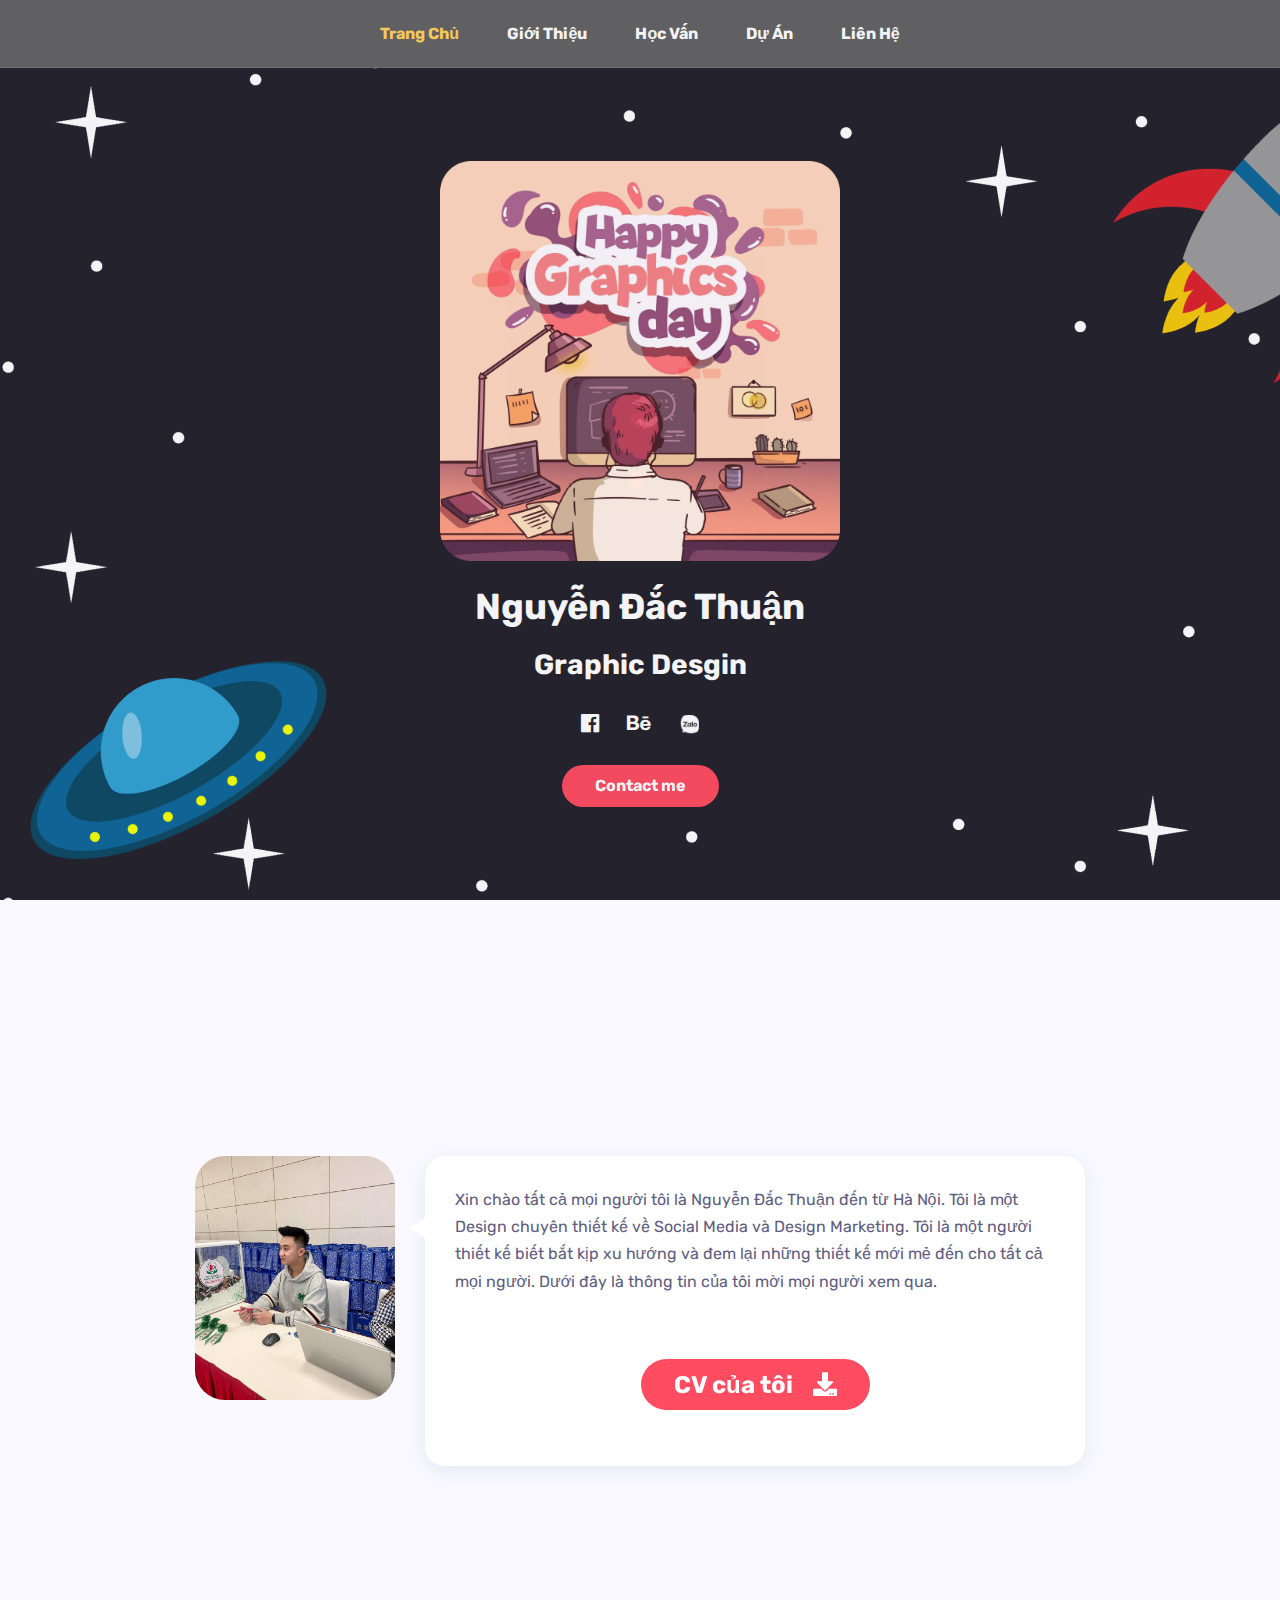
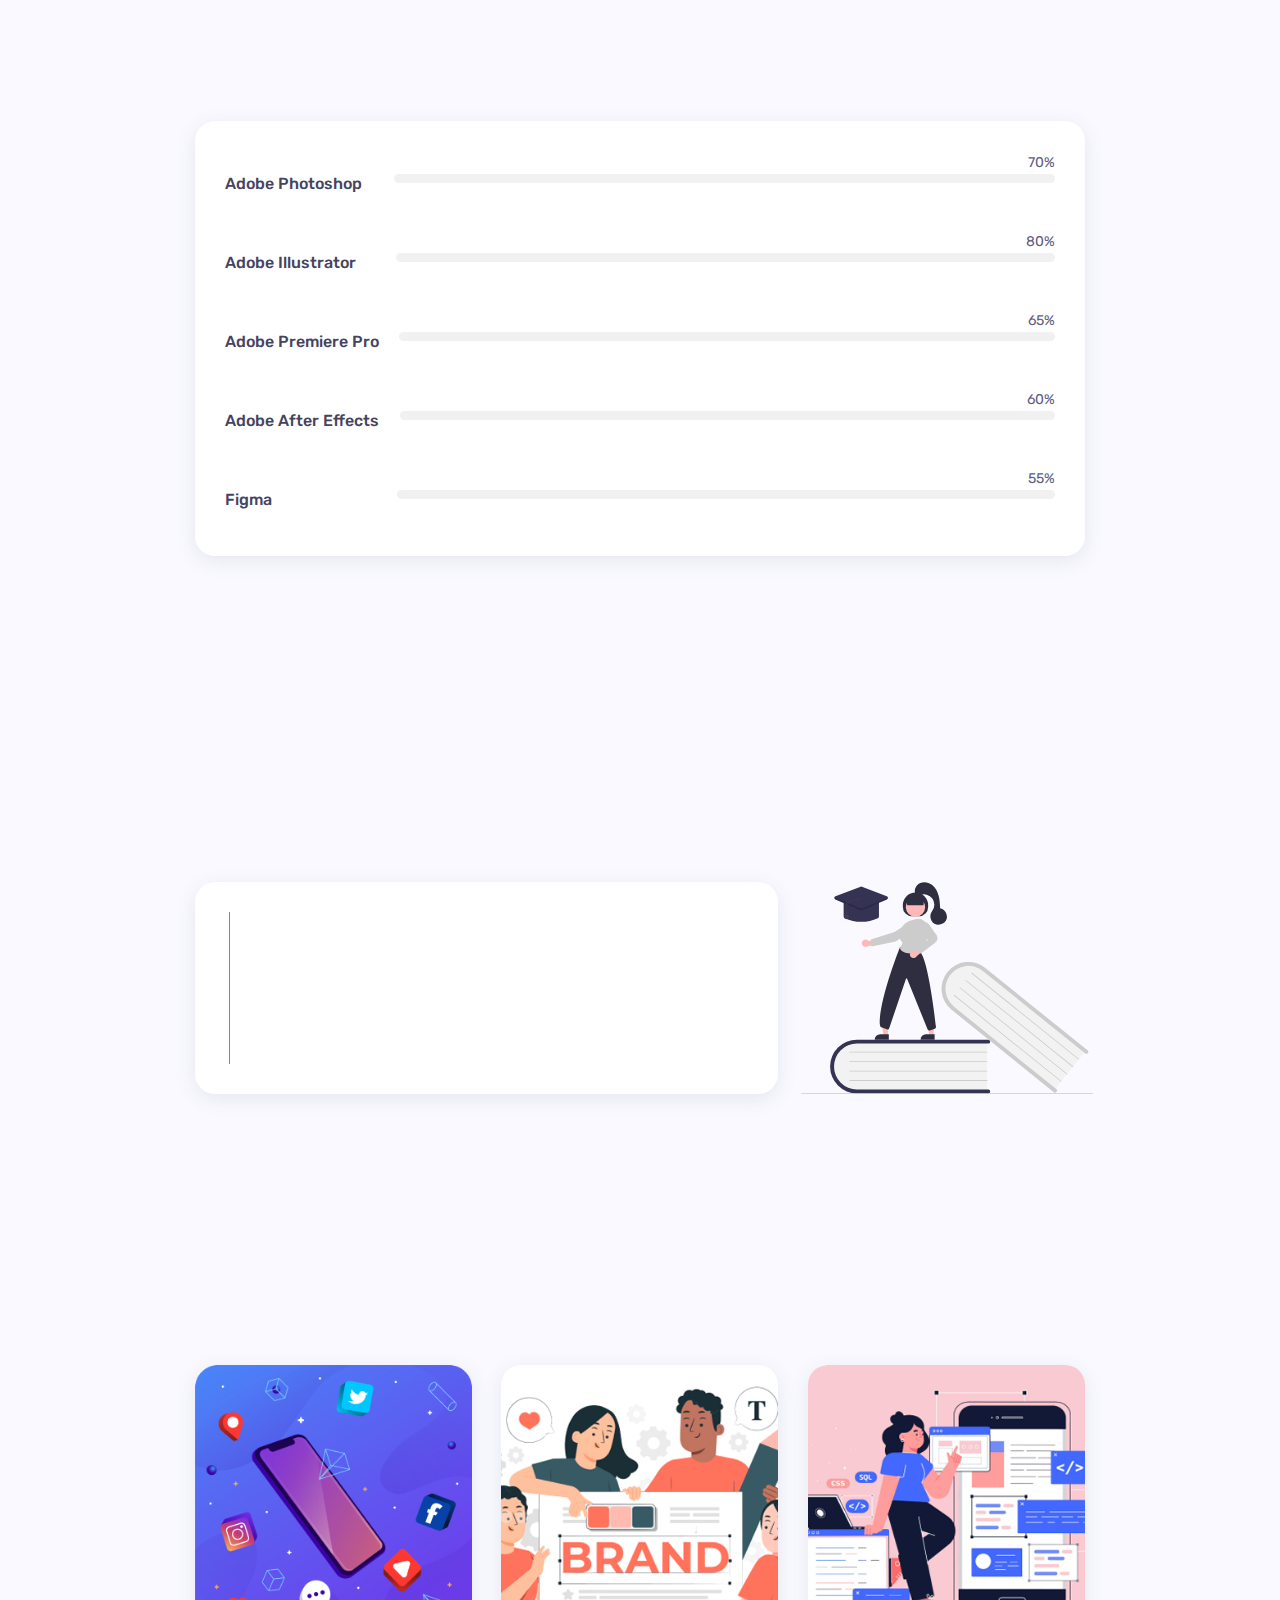
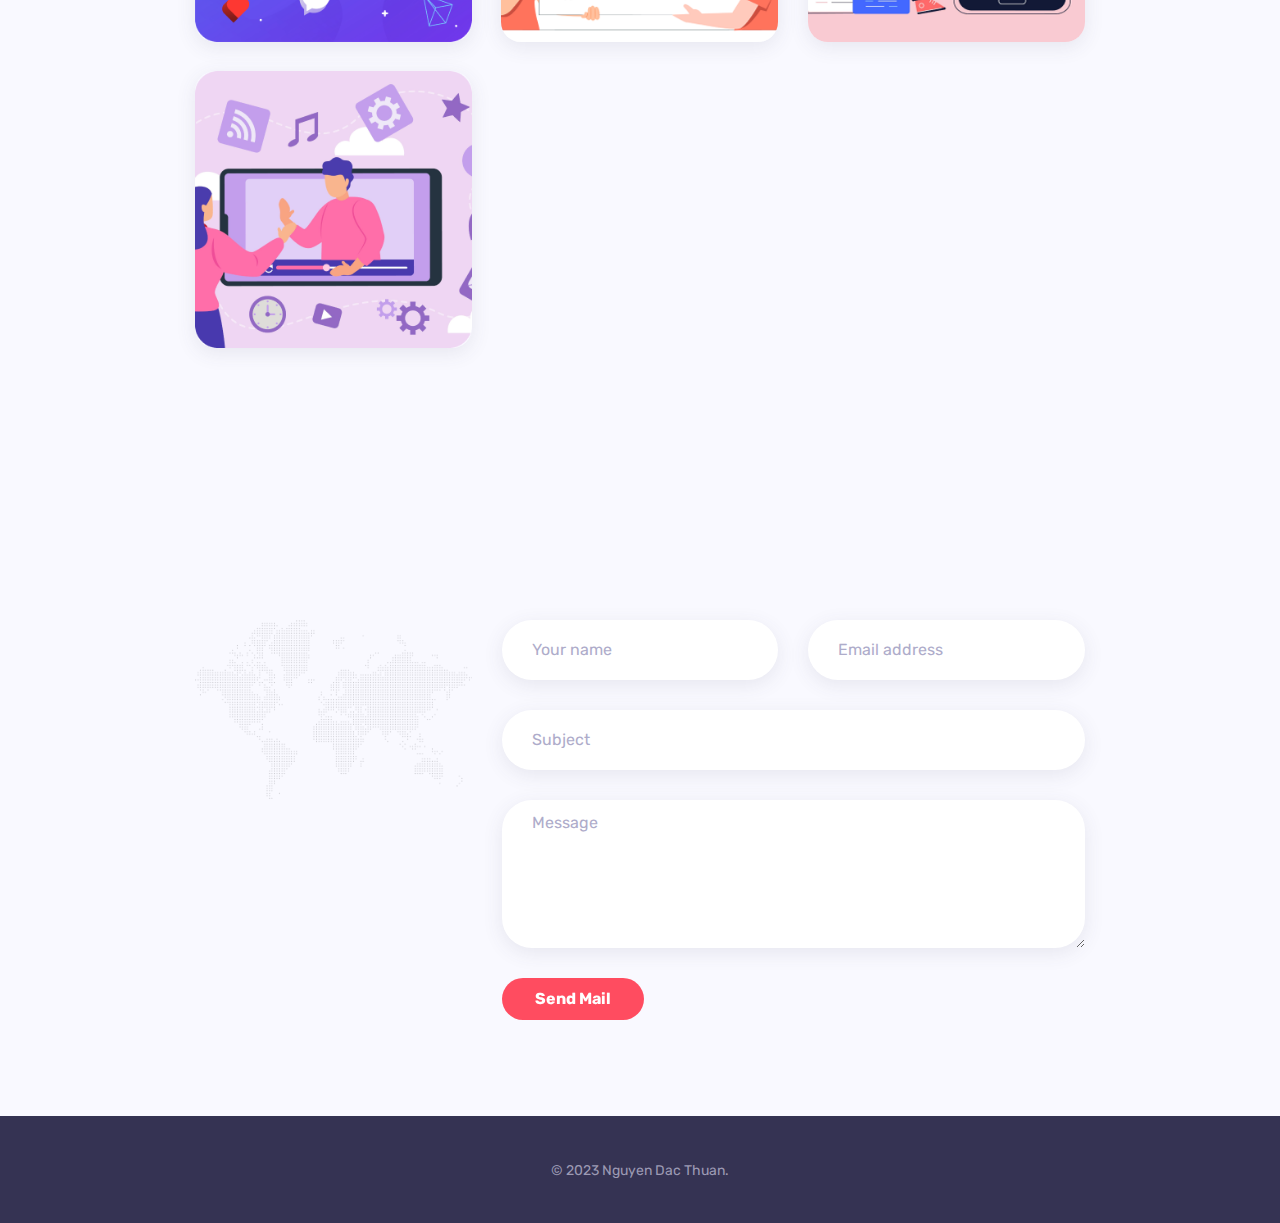
==== commit 39b40aaa: "Update index.html" ====
--- a/index.html
+++ b/index.html
@@ -139,7 +139,7 @@
 										</li>
 										<li class="list-inline-item">
 											<a href="
-												https://www.behance.net/nguyncthun1" target="_blank"><i class="fab
+												https://www.behance.net/dacthuan01" target="_blank"><i class="fab
 													fa-behance"></i></a>
 										</li>
 										<li class="list-inline-item">
@@ -389,7 +389,7 @@
 												<!-- timeline item -->
 												<div class="timeline-container wow fadeInUp">
 													<div class="content">
-														<span class="time">09/202 - Present</span>
+														<span class="time">09/2020 - Hiện tại</span>
 														<h3 class="title">Trường Cao đẳng FPT Polytechnic</h3>
 														<p>Địa chỉ: Số 1 Trịnh Văn Bô, Xuân Phương, Nam Từ
 															Liêm</p>
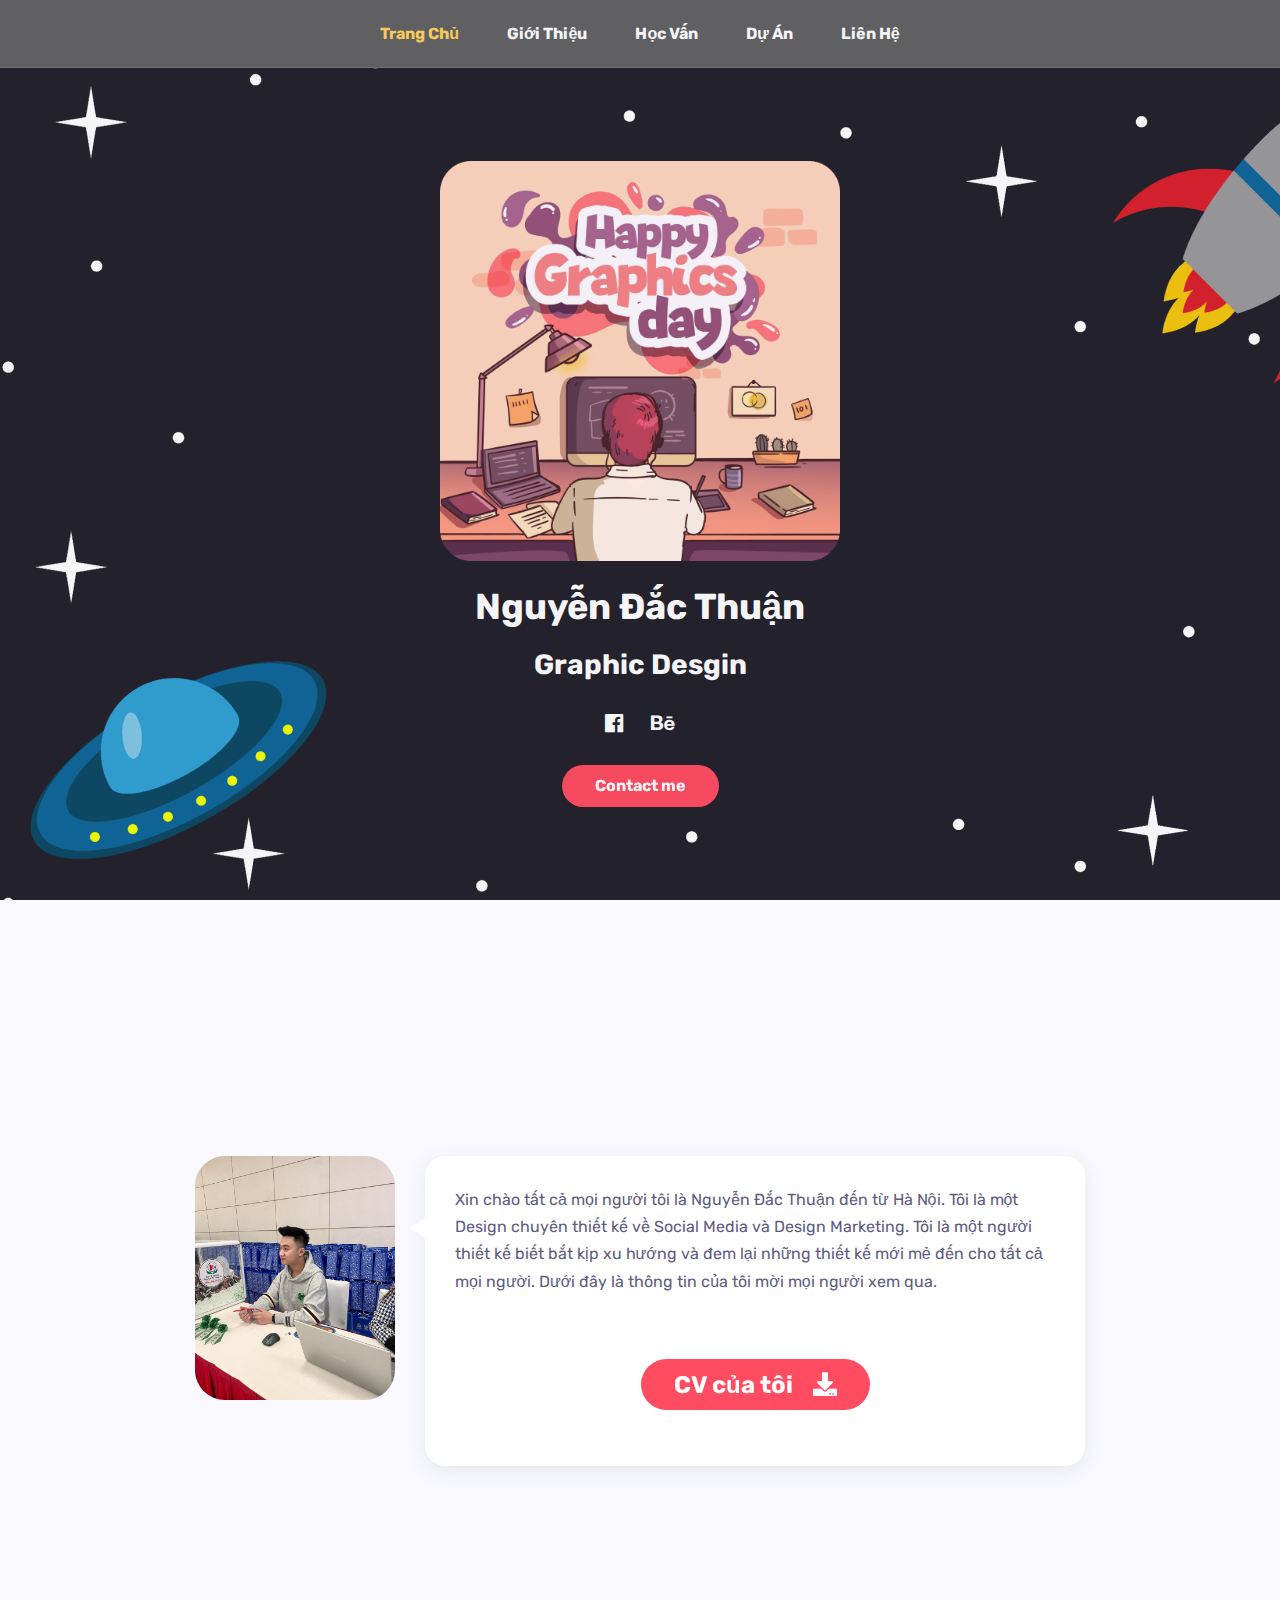
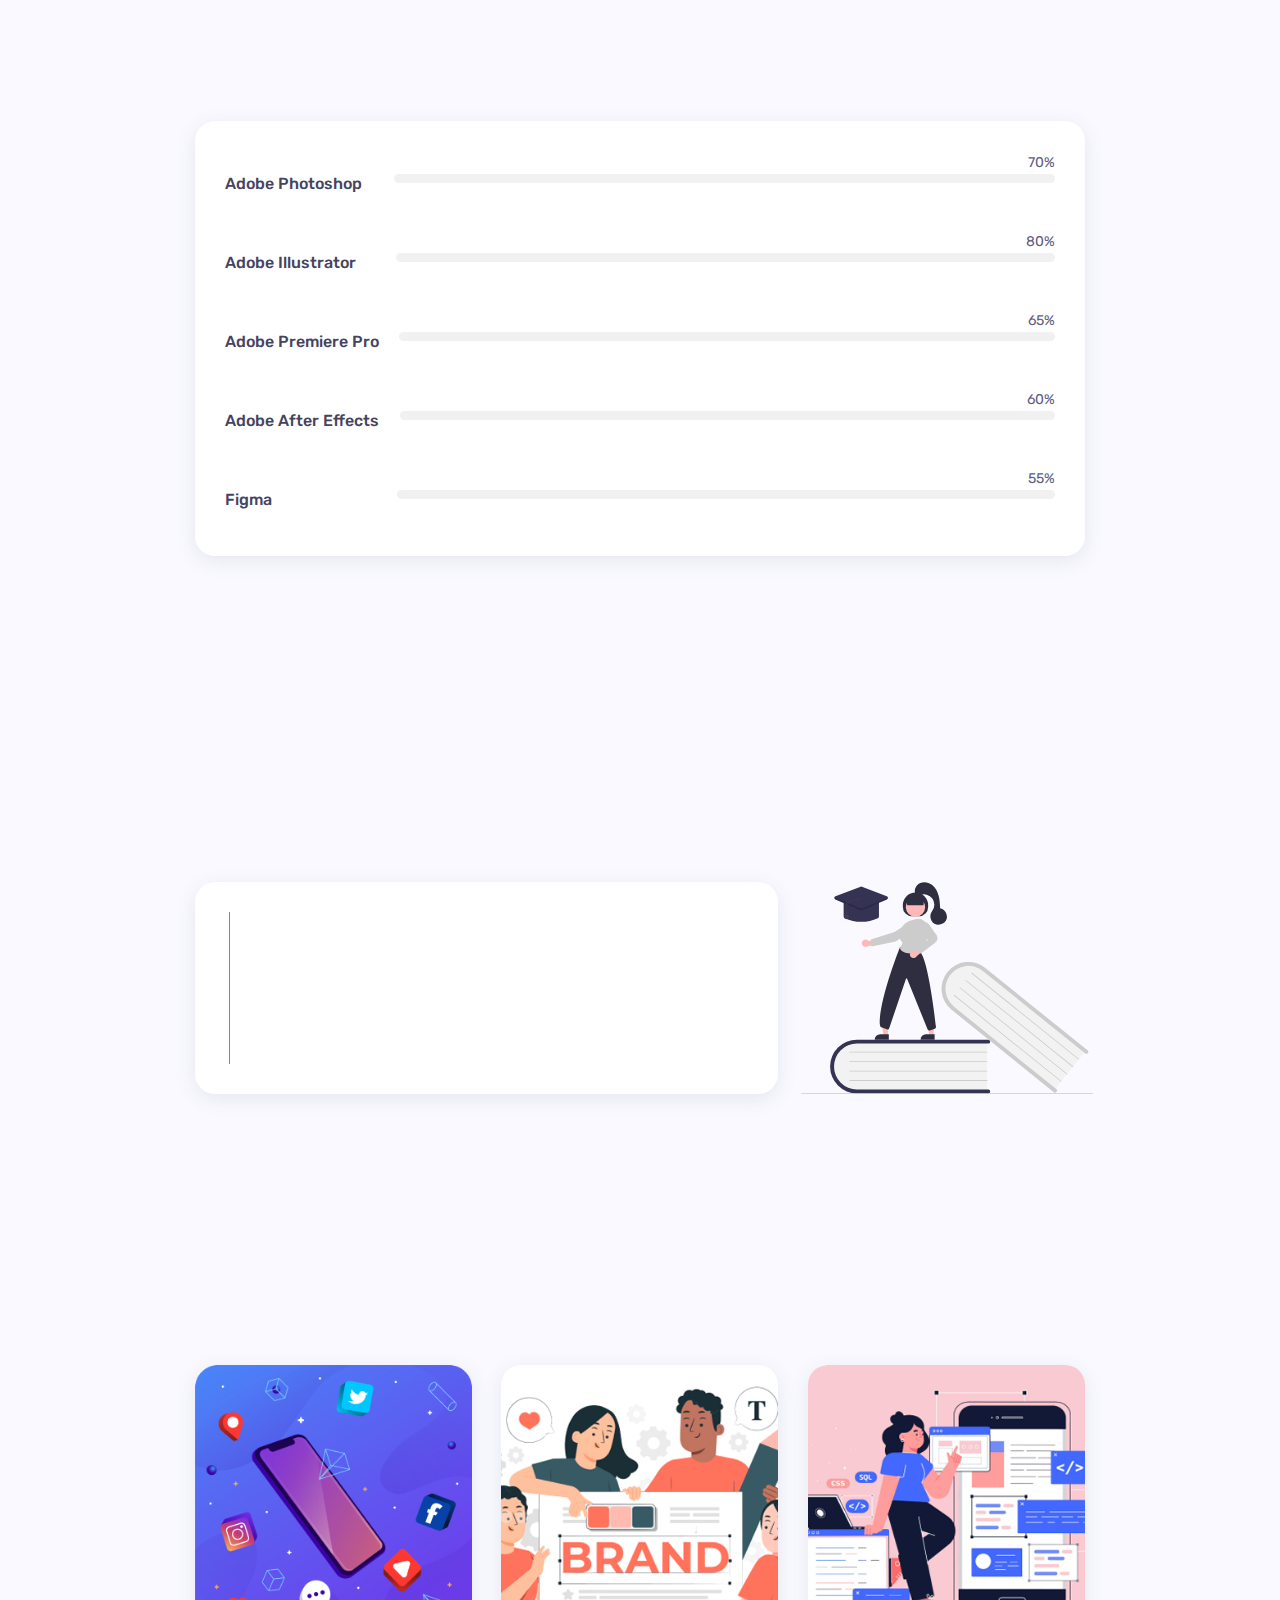
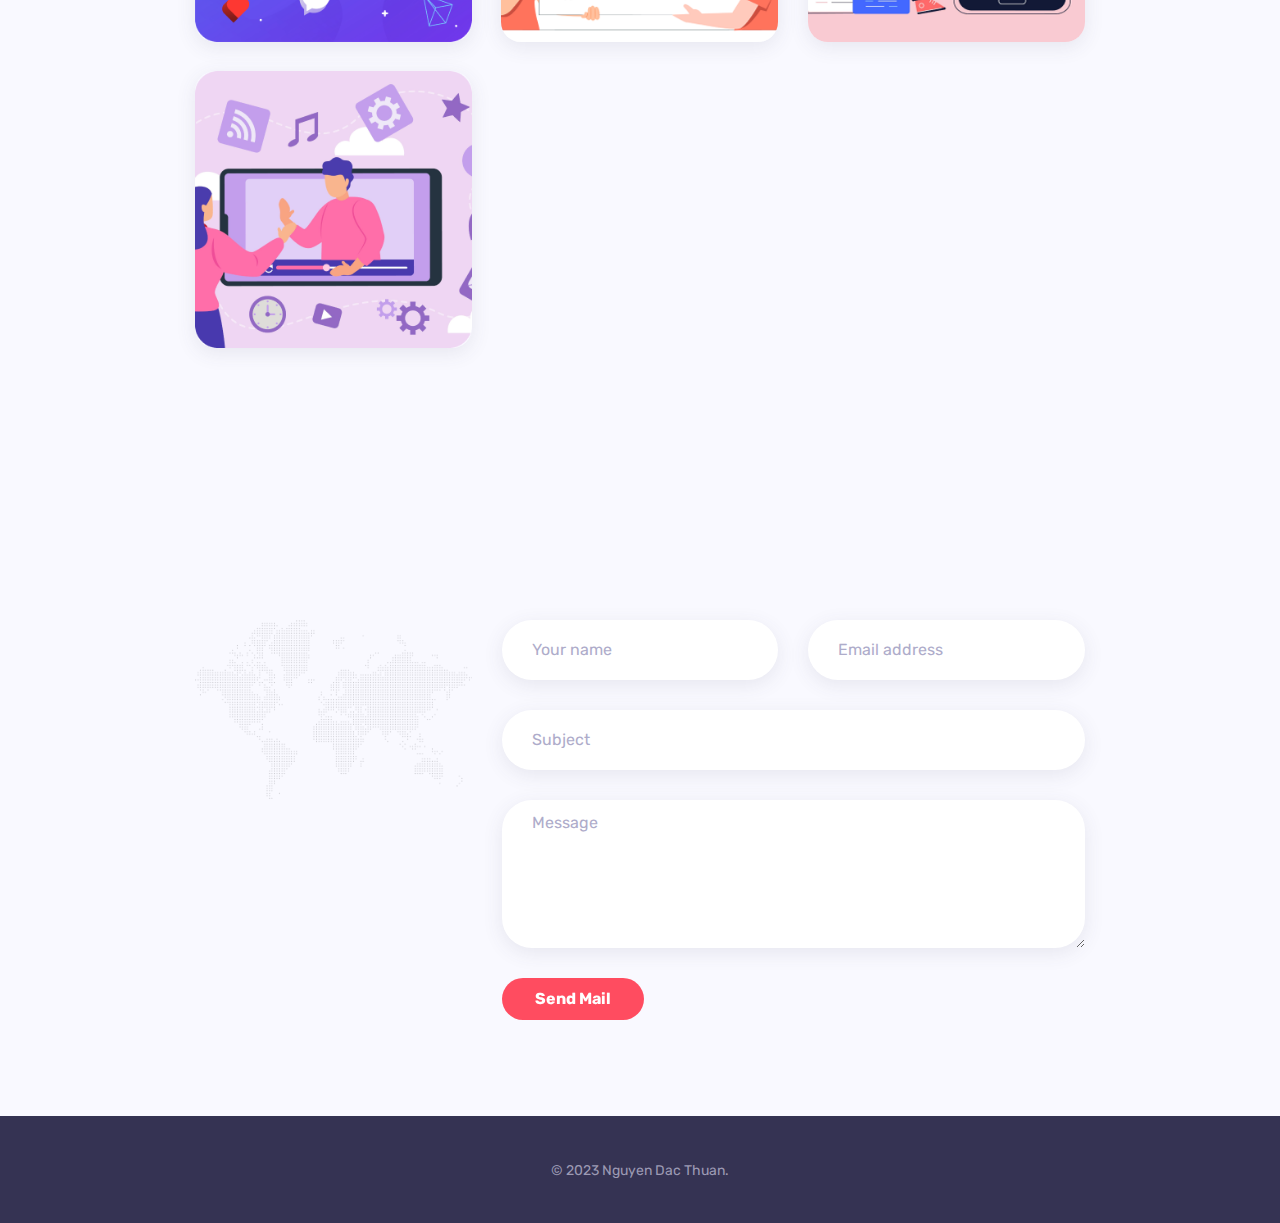
==== commit 98fee15d: "Update index.html" ====
--- a/index.html
+++ b/index.html
@@ -142,13 +142,13 @@
 												https://www.behance.net/dacthuan01" target="_blank"><i class="fab
 													fa-behance"></i></a>
 										</li>
-										<li class="list-inline-item">
+										<!-- <li class="list-inline-item">
 											<a href="https://zalo.me/0987623601" target="_blank"><img
 													src="./images/zalo.png"
 													alt=""
 													style="width: 20px ;
 													height: 20px;"></a>
-										</li>
+										</li> -->
 									</ul>
 
 									<!-- buttons -->
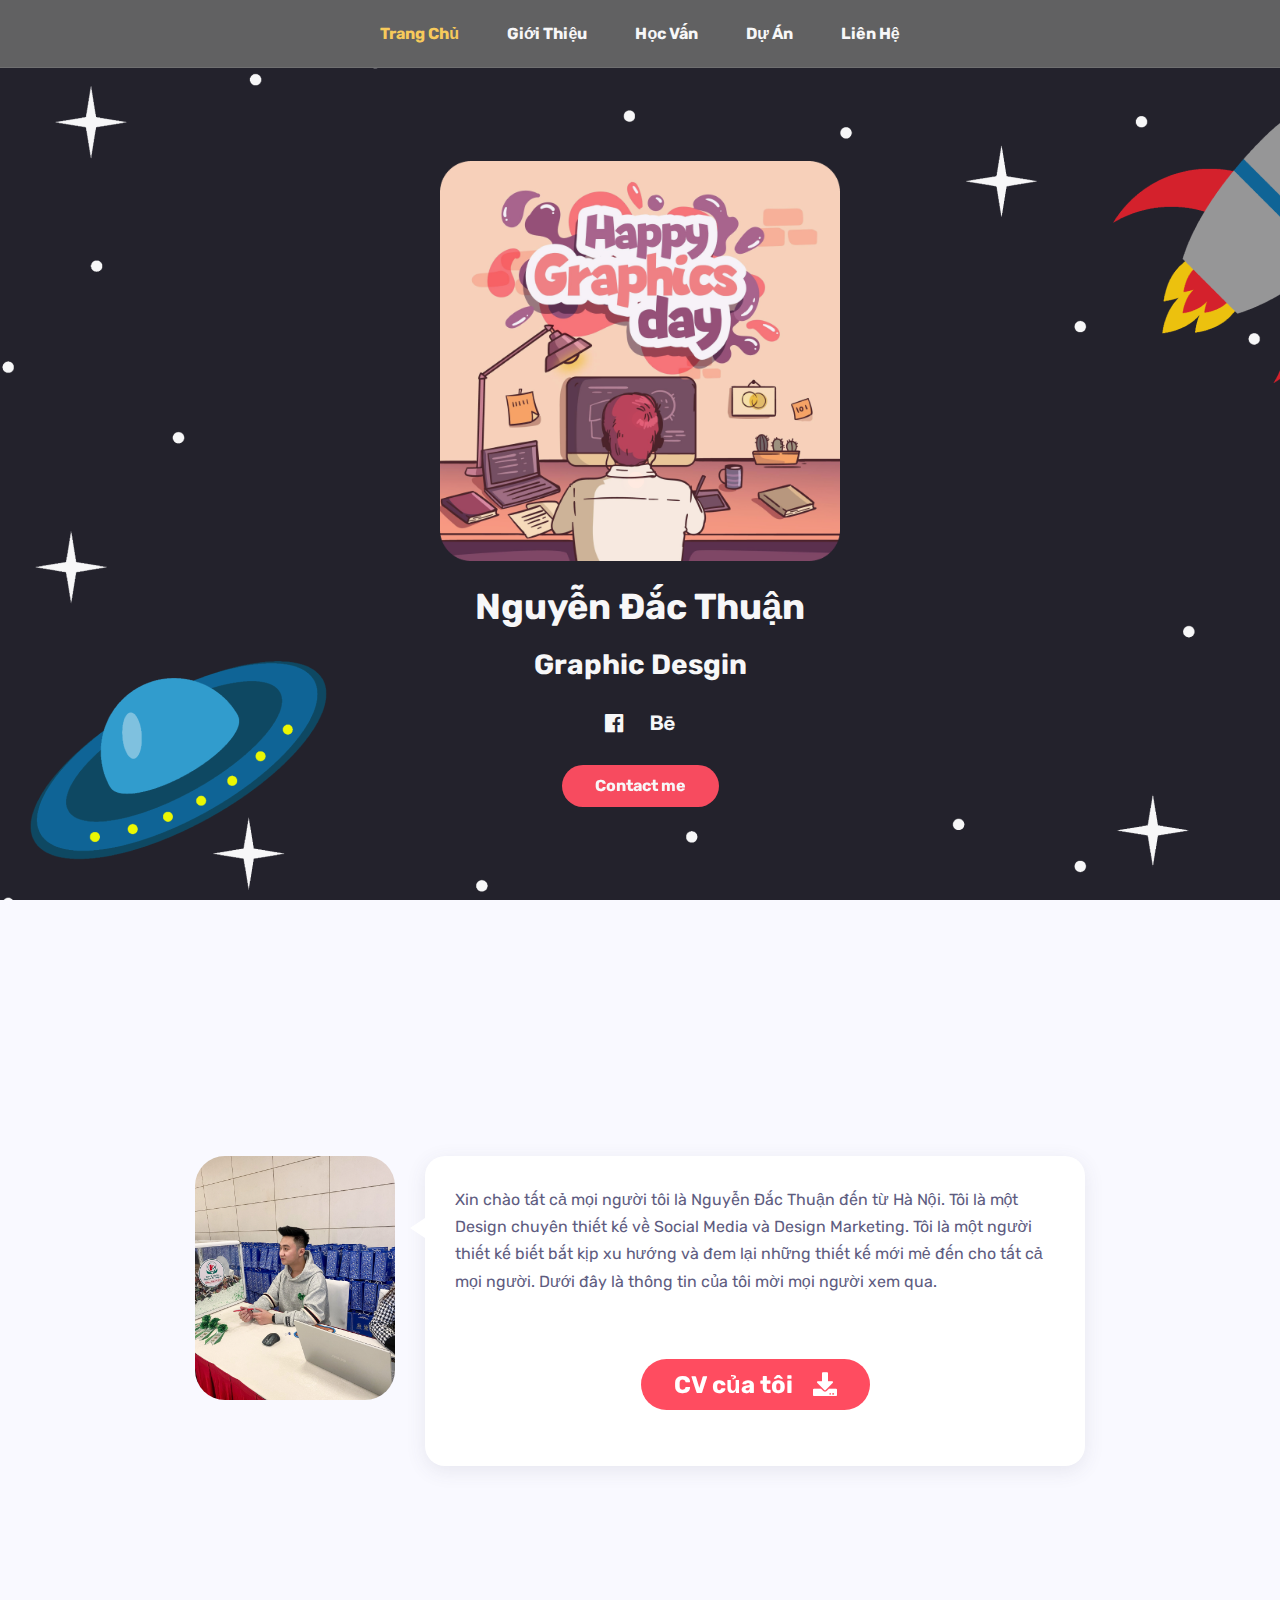
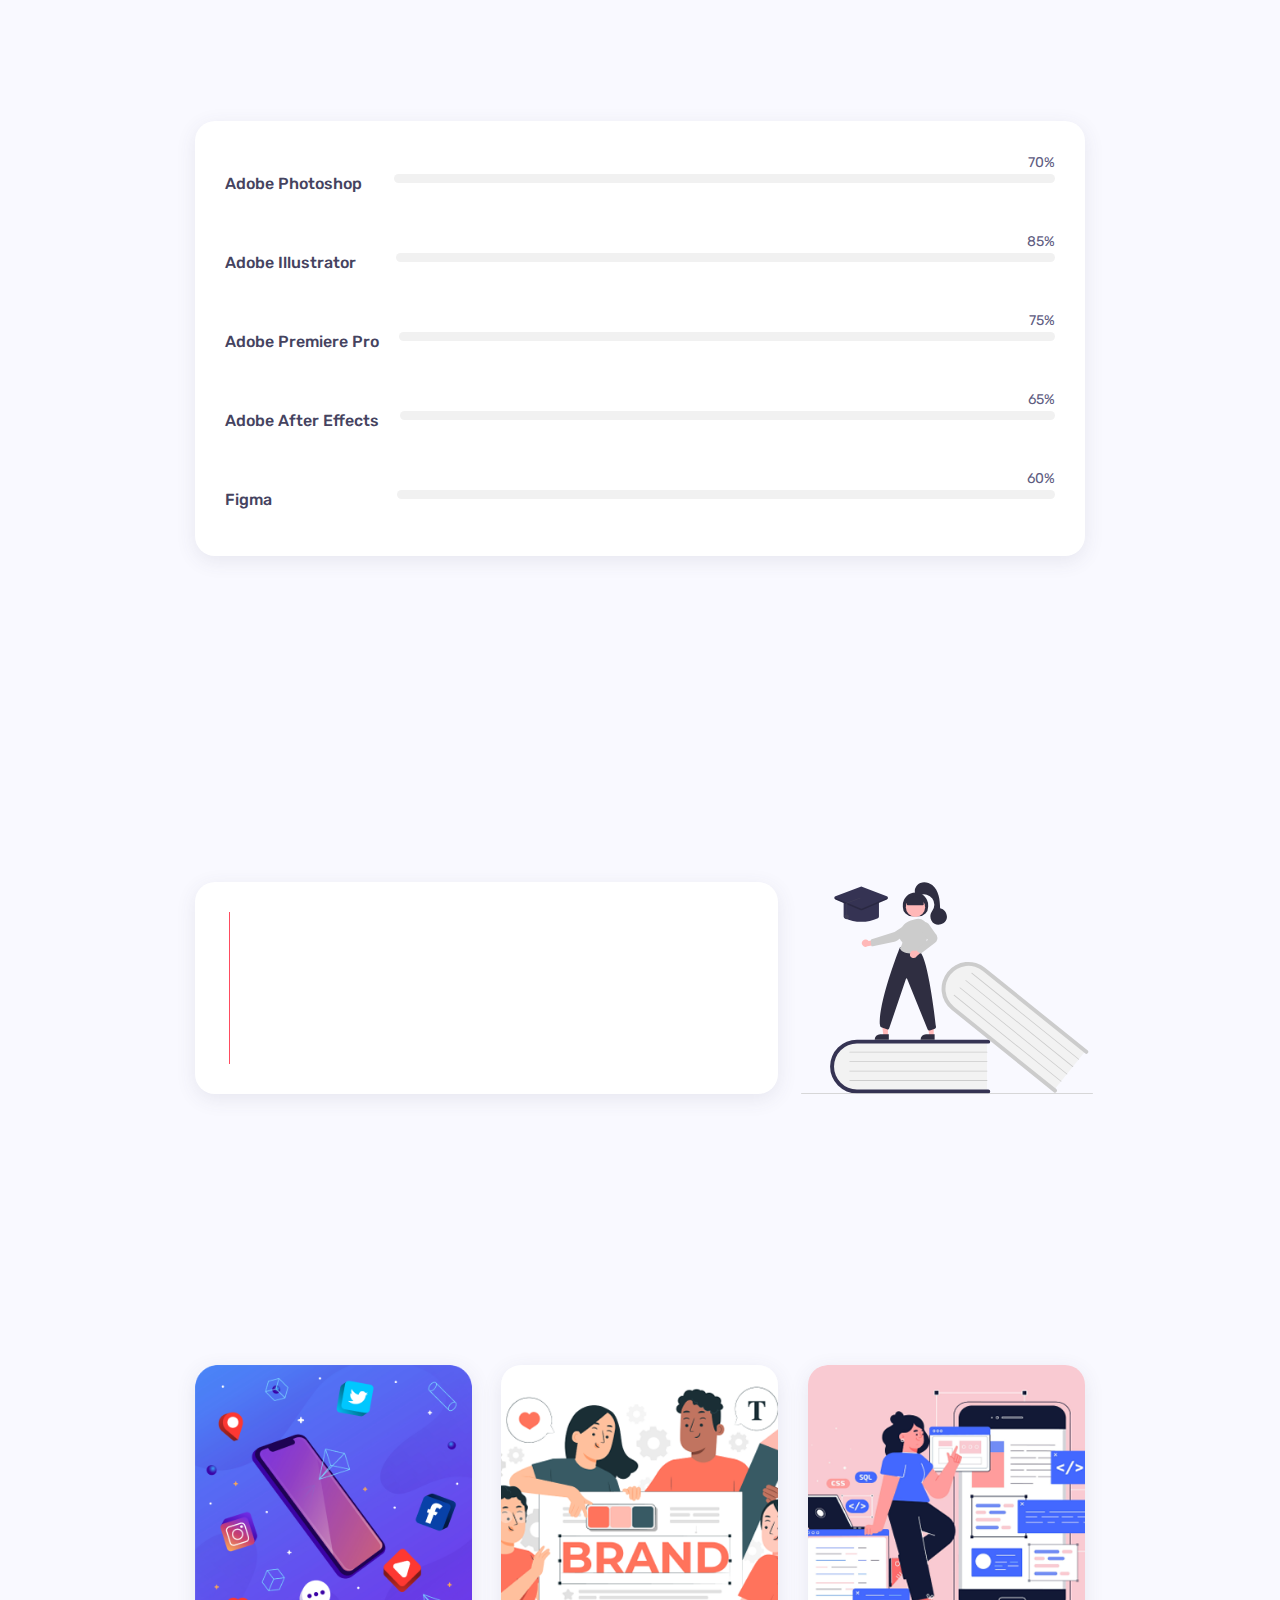
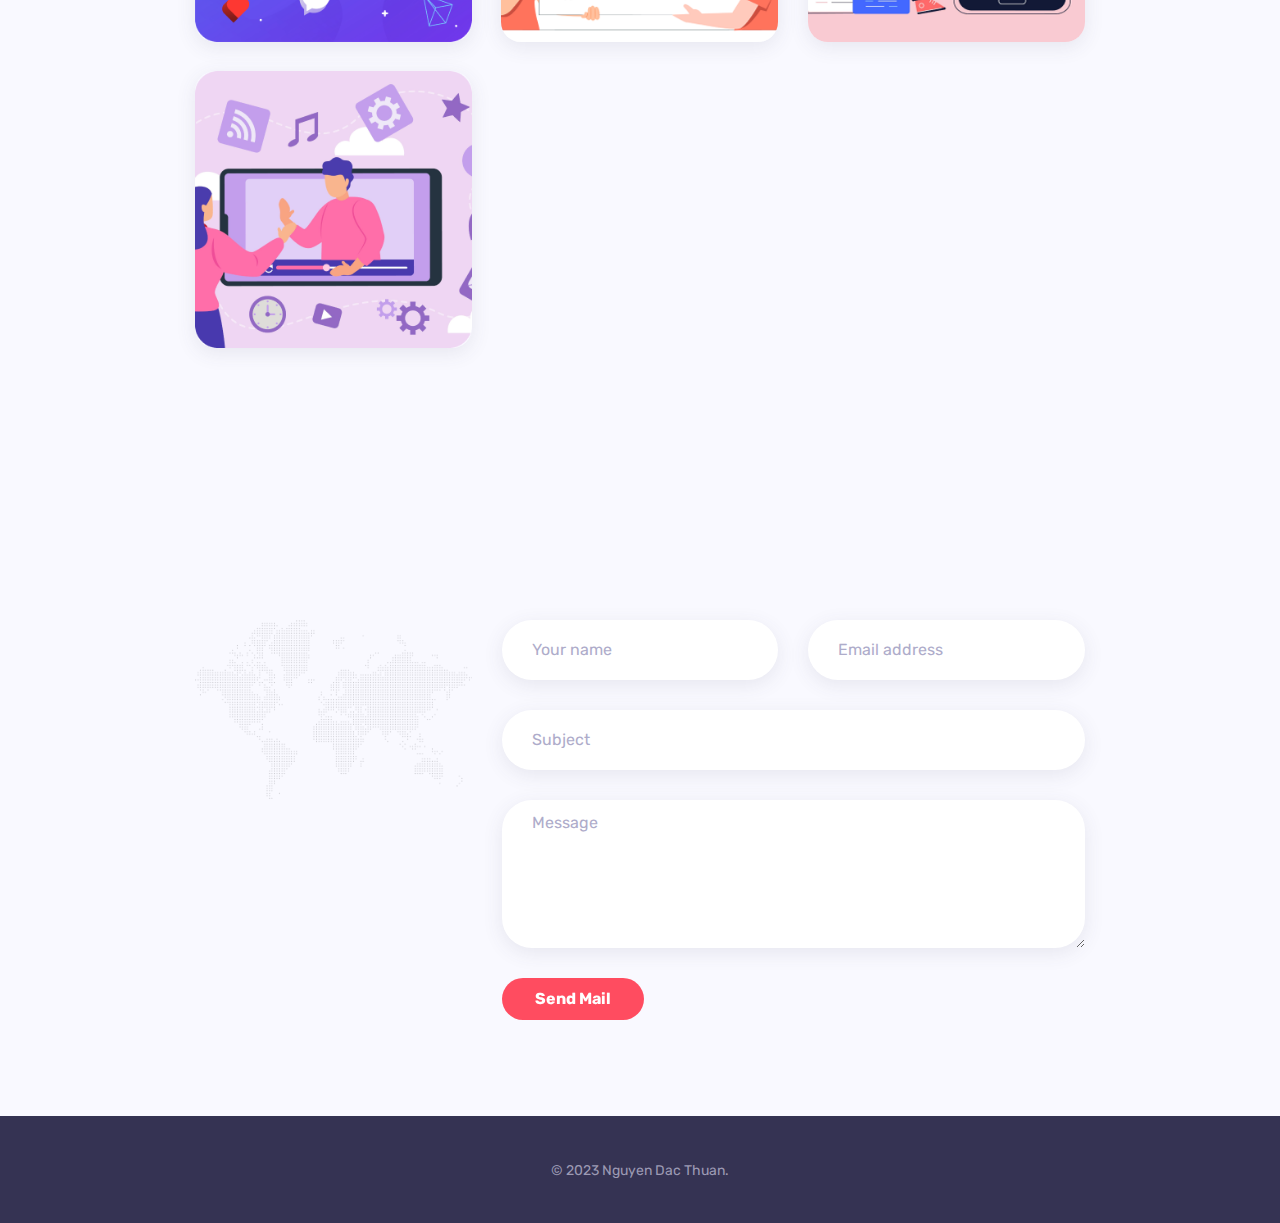
==== commit 8f2fb427: "update thoi gian" ====
--- a/index.html
+++ b/index.html
@@ -216,7 +216,7 @@
 														<div class="d-flex justify-content-center">
 															<div class="mt-5">
 																<a
-																	href="./CV_Nguyễn Đắc Thuận.pdf"
+																	href="./CV_Nguyễn-Đắc-Thuận.pdf"
 																	class="btn btn-default"
 																	style="font-size: 24px !important"
 																	download>
@@ -283,7 +283,7 @@
 														<div class="skill-item">
 
 															<div class="skill-info clearfix">
-																<span class="float-right">80%</span>
+																<span class="float-right">85%</span>
 
 															</div>
 															<h4 class="float-left mb-3 mt-0" style="font-size:
@@ -296,7 +296,7 @@
 																	role="progressbar"
 																	aria-valuemin="0"
 																	aria-valuemax="100"
-																	aria-valuenow="80"
+																	aria-valuenow="85"
 																	data-color="#FD9800"></div>
 															</div>
 															<div class="spacer" data-height="20"></div>
@@ -305,7 +305,7 @@
 														<!-- skill item -->
 														<div class="skill-item">
 															<div class="skill-info clearfix">
-																<span class="float-right">65%</span>
+																<span class="float-right">75%</span>
 															</div>
 															<h4 class="float-left mb-3 mt-0" style="font-size:
 																16px;
@@ -317,14 +317,14 @@
 																	role="progressbar"
 																	aria-valuemin="0"
 																	aria-valuemax="100"
-																	aria-valuenow="65"
+																	aria-valuenow="75"
 																	data-color="#9090F5"></div>
 															</div>
 															<div class="spacer" data-height="20"></div>
 														</div>
 														<div class="skill-item">
 															<div class="skill-info clearfix">
-																<span class="float-right">60%</span>
+																<span class="float-right">65%</span>
 															</div>
 															<h4 class="float-left mb-3 mt-0" style="font-size:
 																16px;
@@ -337,14 +337,14 @@
 																	role="progressbar"
 																	aria-valuemin="0"
 																	aria-valuemax="100"
-																	aria-valuenow="60"
+																	aria-valuenow="65"
 																	data-color="#7272D5"></div>
 															</div>
 															<div class="spacer" data-height="20"></div>
 														</div>
 														<div class="skill-item">
 															<div class="skill-info clearfix">
-																<span class="float-right">55%</span>
+																<span class="float-right">60%</span>
 															</div>
 															<h4 class="float-left mb-3 mt-0" style="font-size:
 																16px;
@@ -355,7 +355,7 @@
 																	role="progressbar"
 																	aria-valuemin="0"
 																	aria-valuemax="100"
-																	aria-valuenow="55"
+																	aria-valuenow="60"
 																	data-color="#0BD183"></div>
 															</div>
 														</div>
@@ -389,7 +389,7 @@
 												<!-- timeline item -->
 												<div class="timeline-container wow fadeInUp">
 													<div class="content">
-														<span class="time">09/2020 - Hiện tại</span>
+														<span class="time">09/2020 - 2023</span>
 														<h3 class="title">Trường Cao đẳng FPT Polytechnic</h3>
 														<p>Địa chỉ: Số 1 Trịnh Văn Bô, Xuân Phương, Nam Từ
 															Liêm</p>
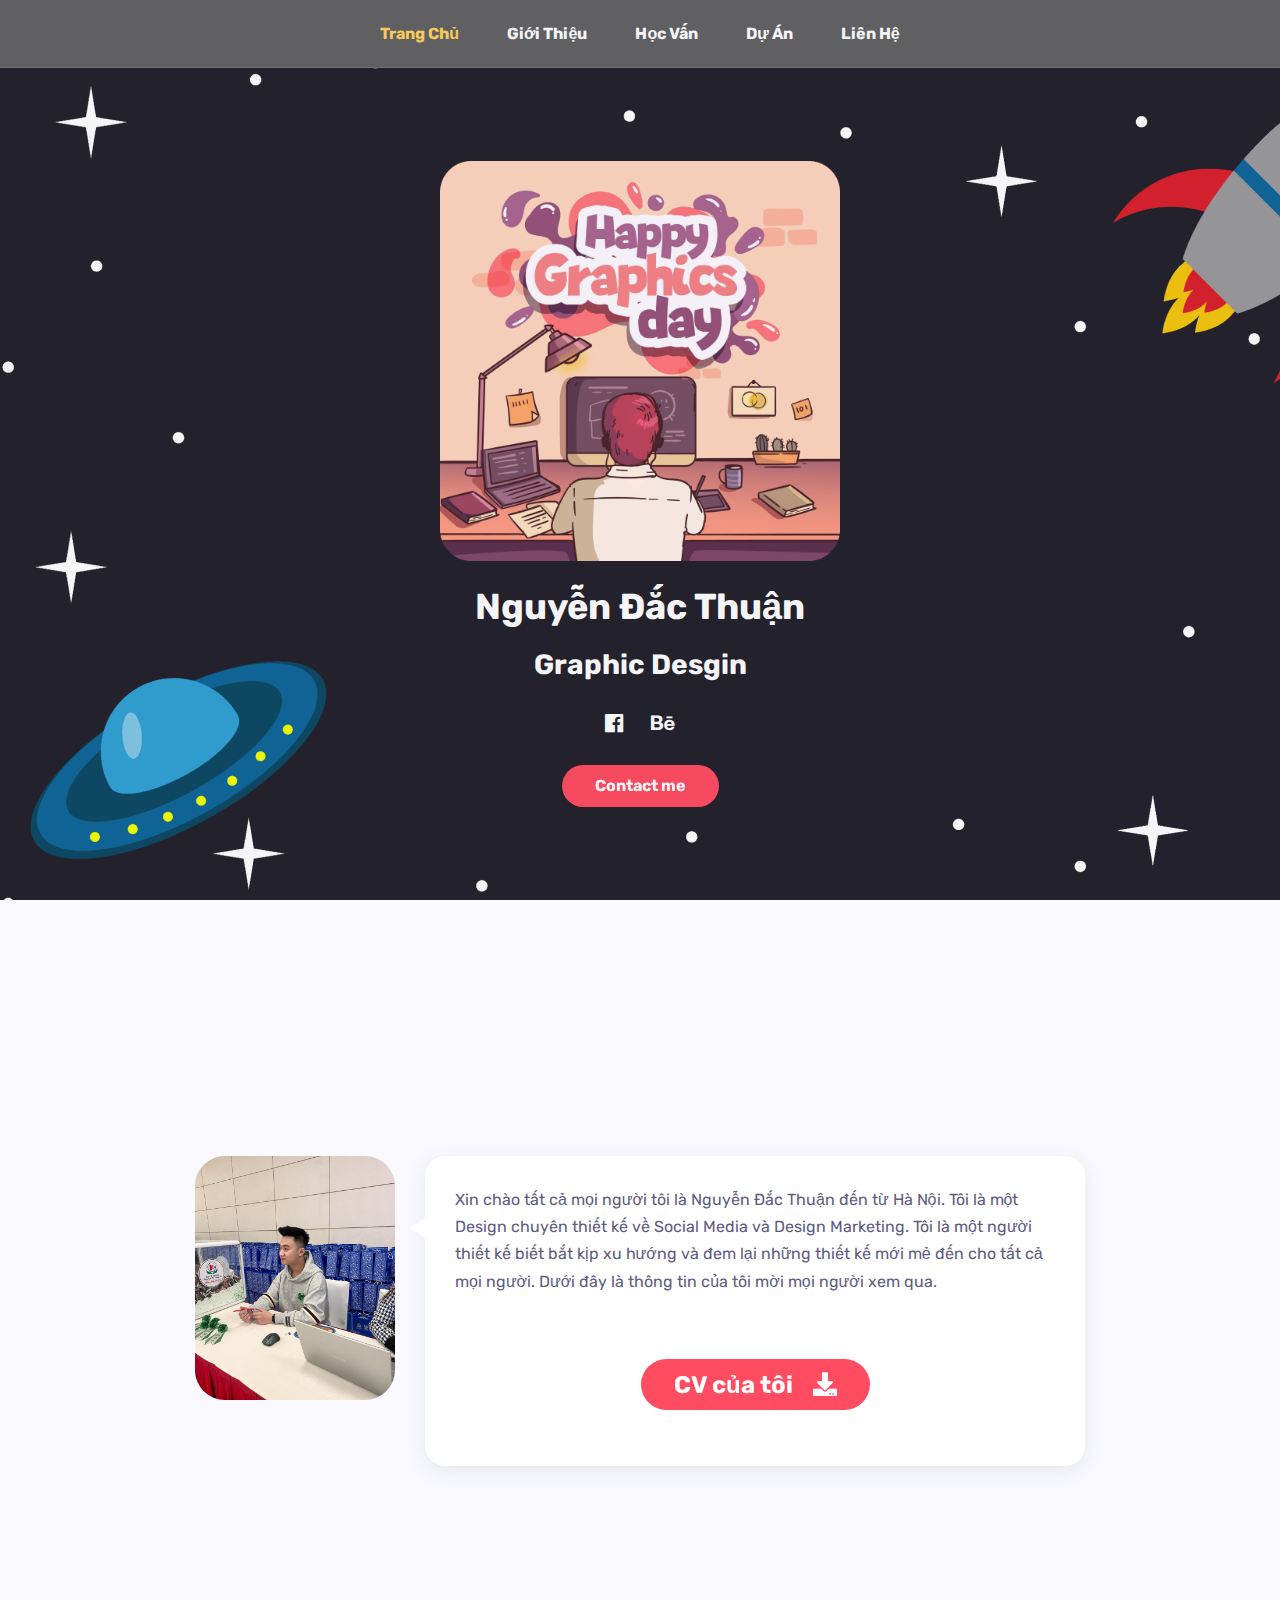
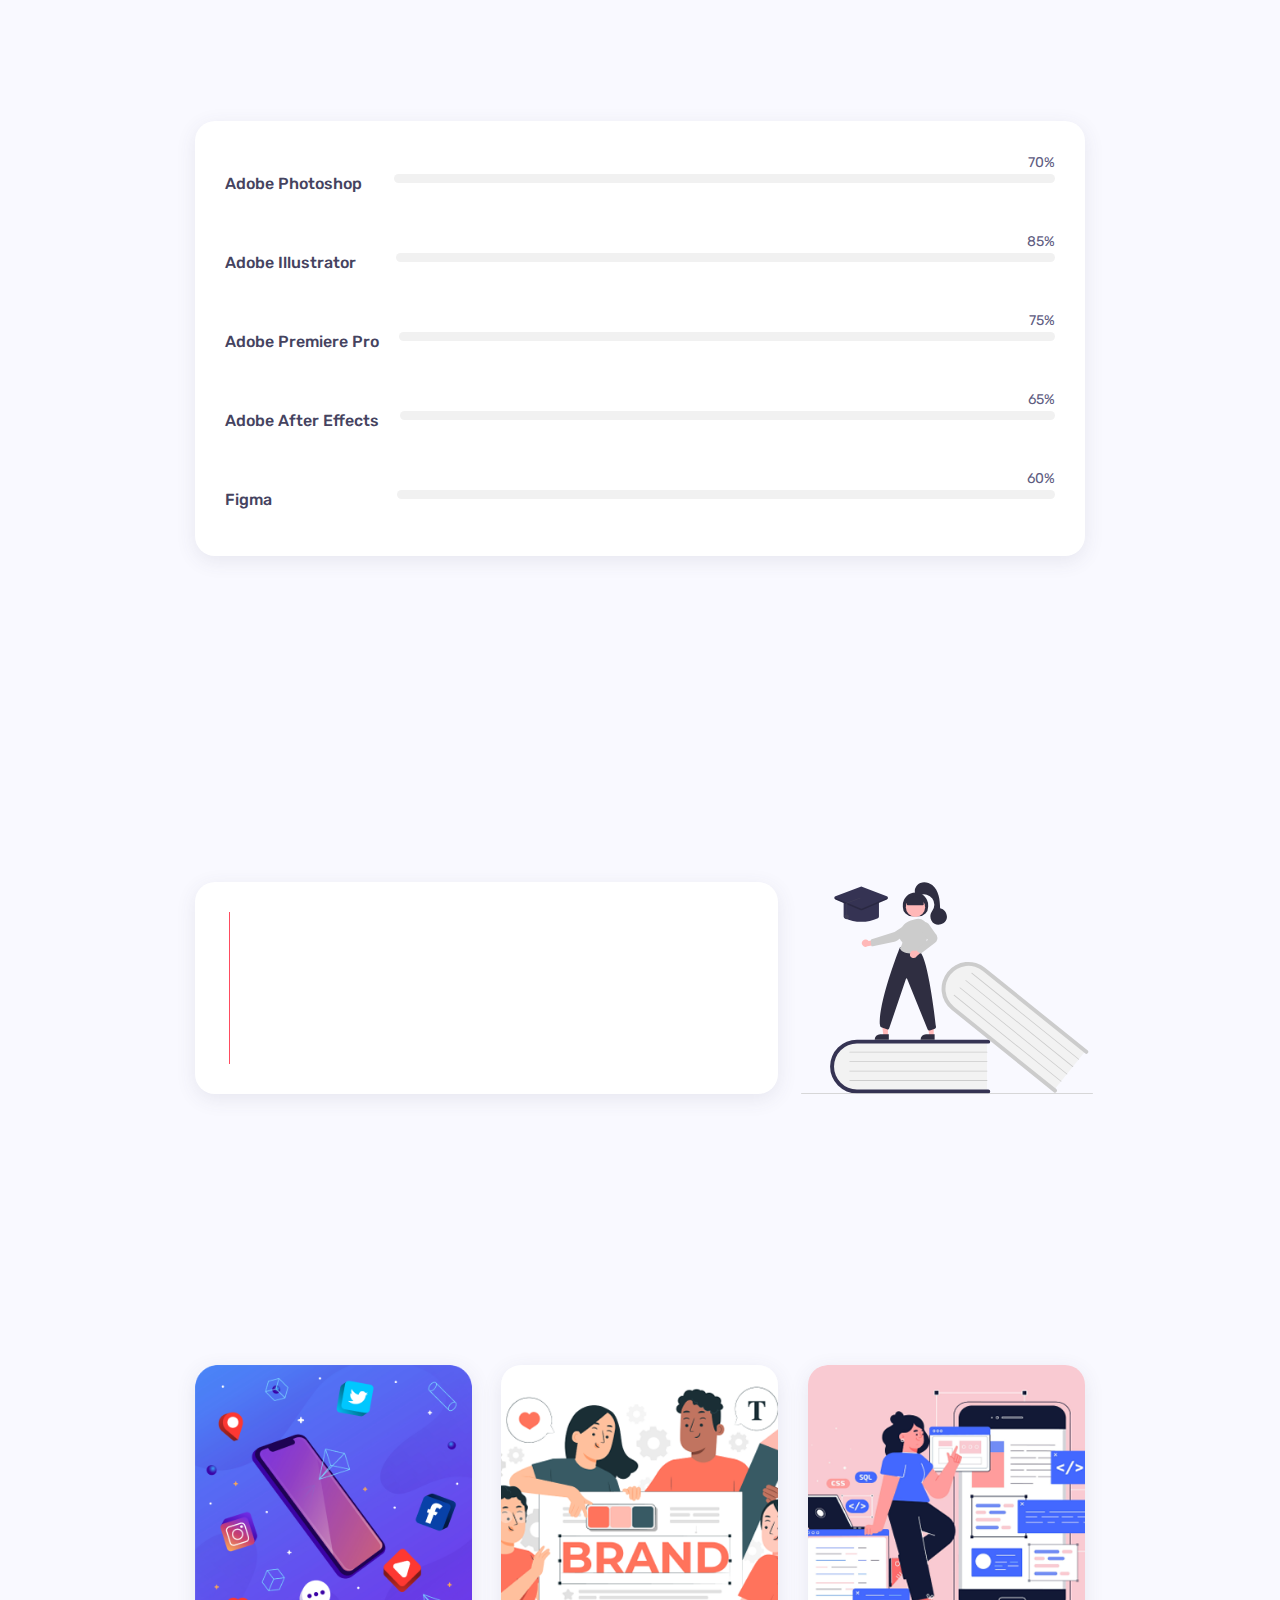
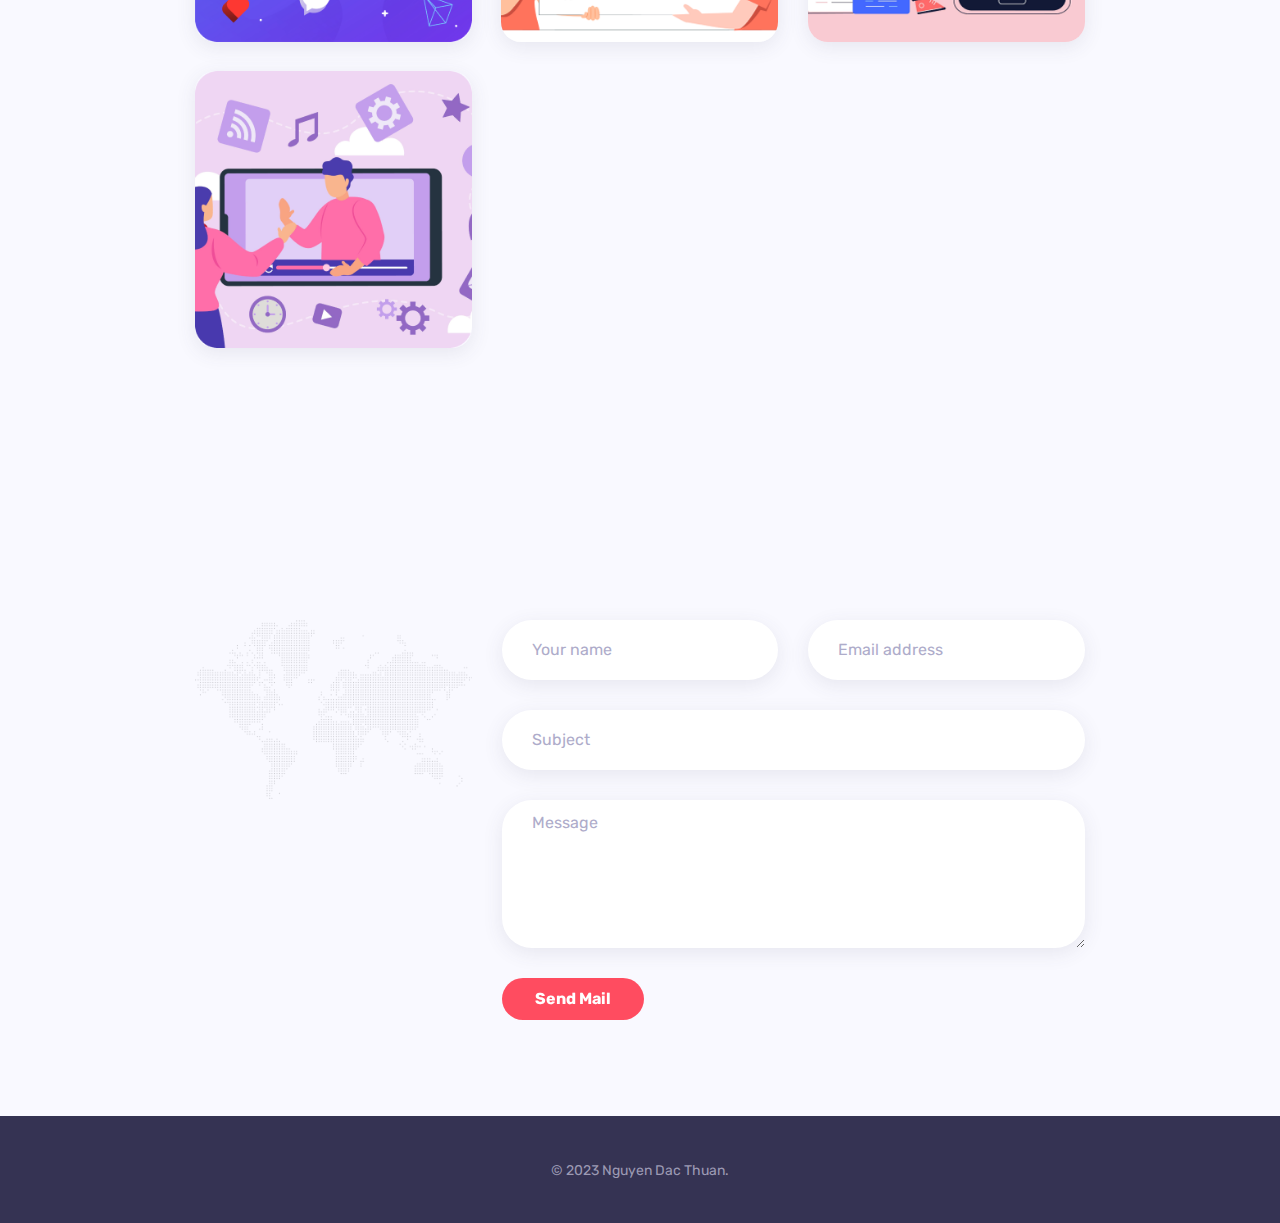
==== commit 0a0d70f1: "update thoi gian hoc" ====
--- a/index.html
+++ b/index.html
@@ -389,7 +389,8 @@
 												<!-- timeline item -->
 												<div class="timeline-container wow fadeInUp">
 													<div class="content">
-														<span class="time">09/2020 - 2023</span>
+														<span class="time">09/2020 - 12/2022
+														</span>
 														<h3 class="title">Trường Cao đẳng FPT Polytechnic</h3>
 														<p>Địa chỉ: Số 1 Trịnh Văn Bô, Xuân Phương, Nam Từ
 															Liêm</p>
